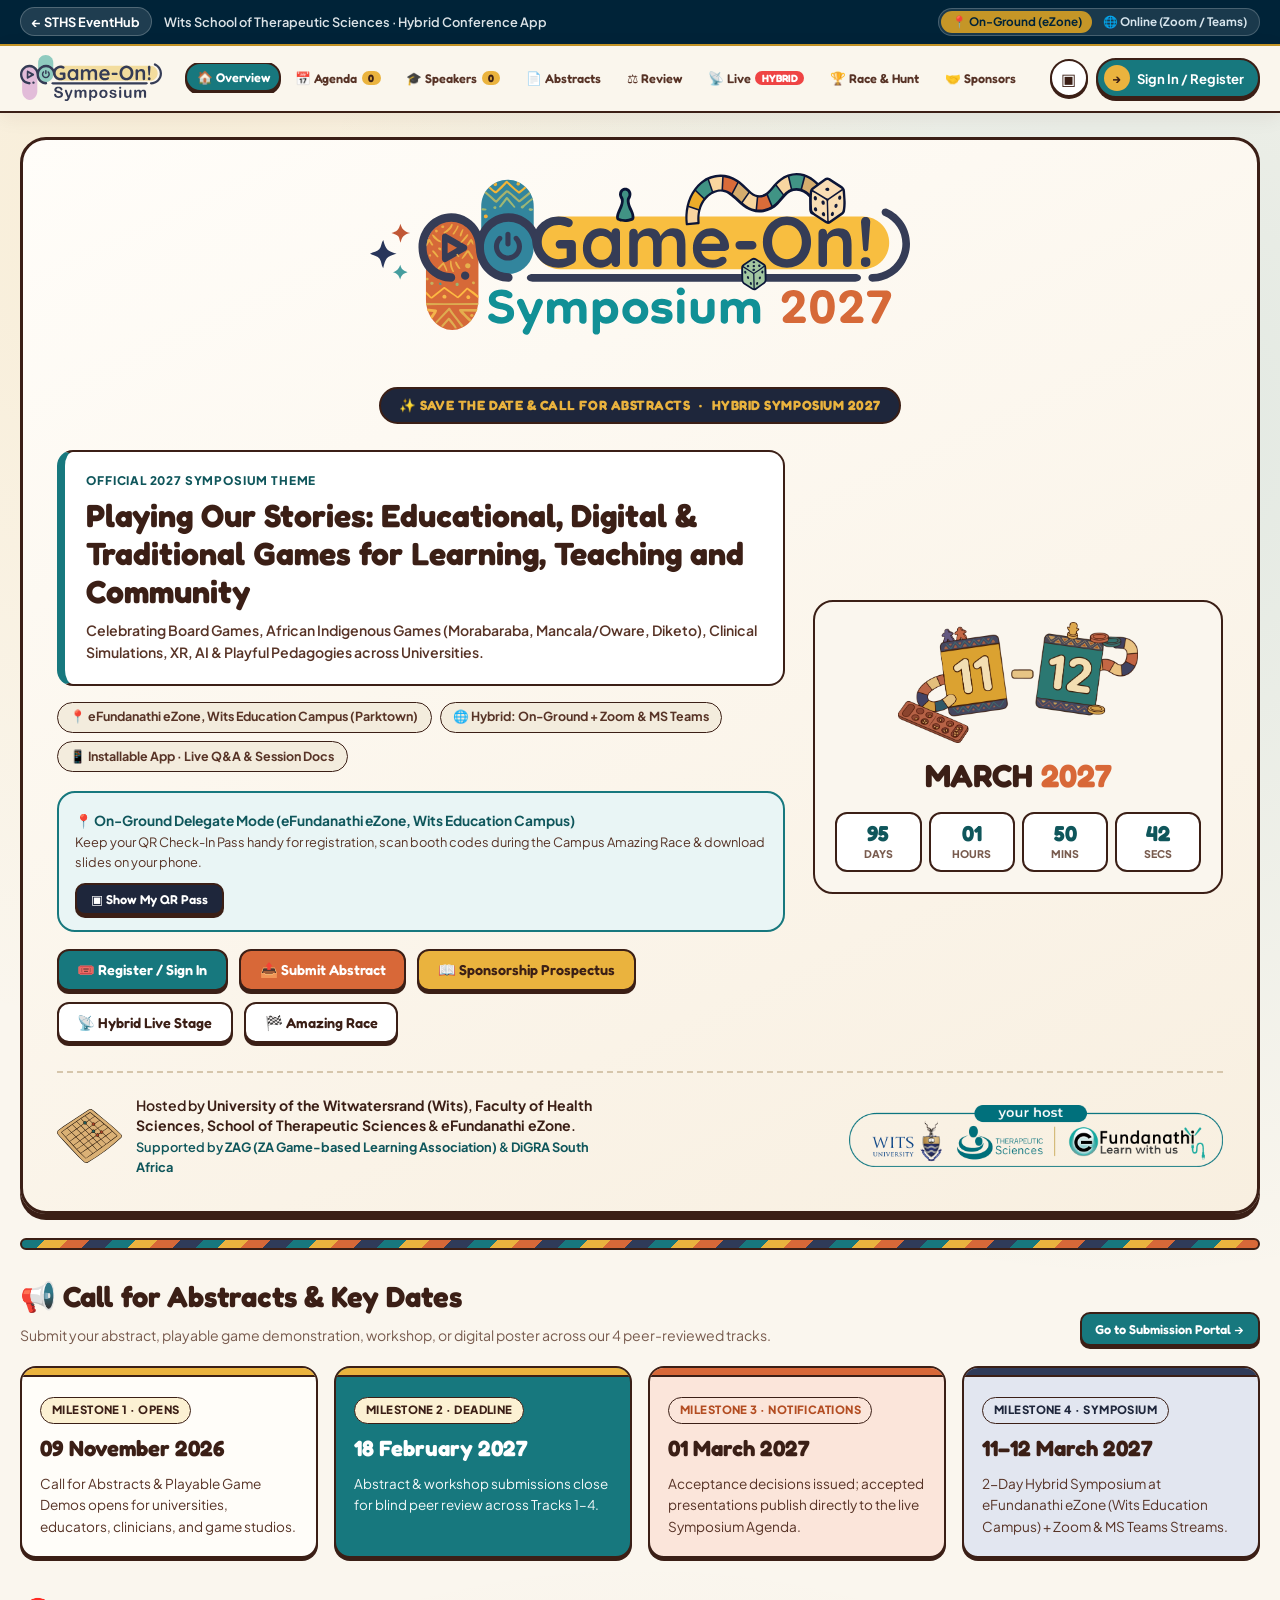
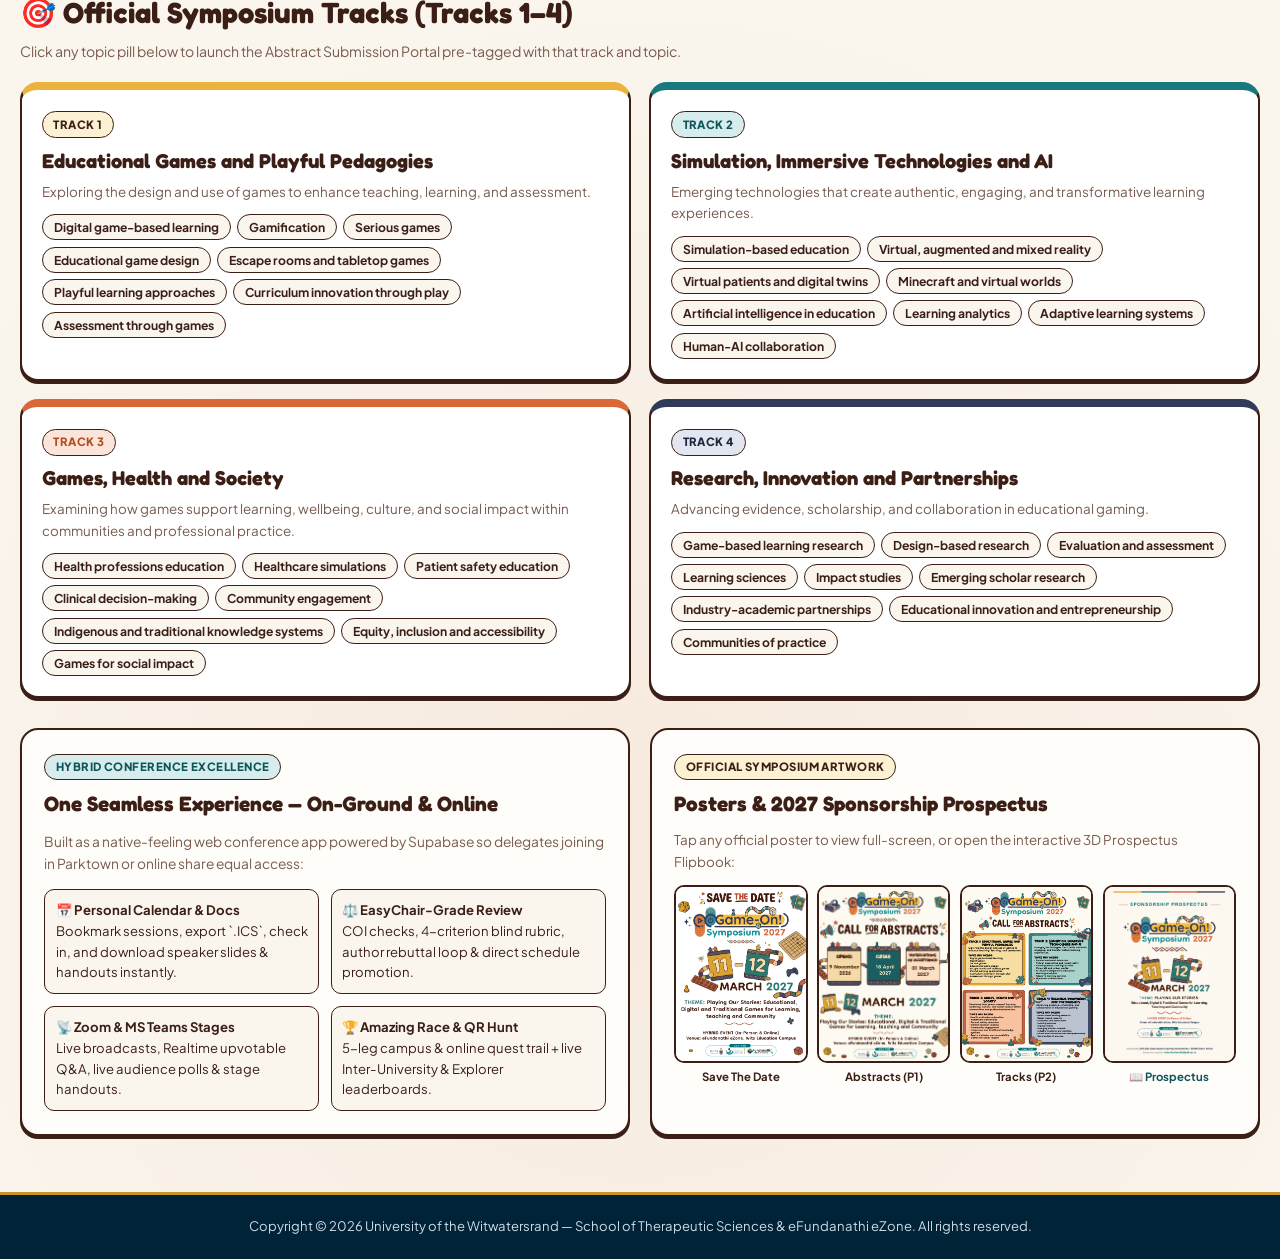
==== game-on-symposium-2027/index.html @ f383bb0b "Launch STHS EventHub & GO Game-On! Symposium 2027 production PWA + Supabase schema" ====
<!DOCTYPE html>
<html lang="en">
<head>
  <meta charset="UTF-8" />
  <meta name="viewport" content="width=device-width, initial-scale=1.0, viewport-fit=cover" />
  <title>GO Game-On! Symposium 2027 · STHS EventHub | Wits University</title>
  <meta name="description" content="Official Hybrid Conference Platform for GO Game-On! Symposium 2027 (11–12 March 2027) — Playing Our Stories: Educational, Digital and Traditional Games for Learning, Teaching and Community. Hosted by Wits School of Therapeutic Sciences & eFundanathi eZone." />
  <meta name="theme-color" content="#17787E" />
  <meta name="apple-mobile-web-app-capable" content="yes" />
  <meta name="apple-mobile-web-app-status-bar-style" content="black-translucent" />
  <meta name="apple-mobile-web-app-title" content="Game-On! 2027" />
  <link rel="manifest" href="./manifest.webmanifest" />
  <link rel="icon" type="image/png" href="./assets/pwa-icon-192.png" />
  <link rel="apple-touch-icon" href="./assets/pwa-icon-192.png" />

  <link rel="preconnect" href="https://fonts.googleapis.com" />
  <link rel="preconnect" href="https://fonts.gstatic.com" crossorigin />
  <link href="https://fonts.googleapis.com/css2?family=Fredoka:wght@500;600;700&family=Plus+Jakarta+Sans:wght@400;500;600;700;800&display=swap" rel="stylesheet" />

  <link rel="stylesheet" href="../css/tokens.css" />
  <link rel="stylesheet" href="../css/app-shell.css" />
  <link rel="stylesheet" href="./styles.css" />
</head>
<body>
  <div id="networkStatusBar" class="network-status-bar" role="status" aria-live="polite"></div>

  <!-- Smart Mobile/Desktop PWA Install Banner -->
  <div id="pwaInstallBanner" class="pwa-install-banner">
    <div class="pwa-install-left">
      <img src="./assets/pwa-icon-192.png" alt="Game-On! 2027 App" class="pwa-install-icon" />
      <div>
        <strong>Install Game-On! 2027 Conference App</strong>
        <div style="font-size:0.75rem; opacity:0.9;">Operate like a native app — offline agenda, QR badge, live Q&amp;A &amp; Amazing Race.</div>
      </div>
    </div>
    <div class="pwa-install-actions">
      <button type="button" id="pwaInstallBtn" class="pwa-install-btn">Install App</button>
      <button type="button" id="pwaDismissBtn" class="pwa-dismiss-btn" aria-label="Dismiss">✕</button>
    </div>
  </div>

  <!-- Institutional Umbrella Bar: Back to STHS EventHub + Hybrid Experience Switch -->
  <div class="sths-umbrella-bar">
    <div class="sths-umbrella-inner">
      <div style="display:flex; align-items:center; gap:0.7rem; flex-wrap:wrap;">
        <a href="../" class="sths-back-link">← STHS EventHub</a>
        <span class="sths-umbrella-subtitle" style="opacity:0.9; font-weight:600;">Wits School of Therapeutic Sciences · Hybrid Conference App</span>
      </div>
      <div class="sths-umbrella-right">
        <div class="hybrid-mode-switch" role="group" aria-label="Attendance experience view">
          <button type="button" class="hybrid-mode-btn active" data-experience-mode="in_person">📍 On-Ground (eZone)</button>
          <button type="button" class="hybrid-mode-btn" data-experience-mode="online">🌐 Online (Zoom / Teams)</button>
        </div>
        <button type="button" class="sths-back-link" data-install-app-trigger style="display:none; cursor:pointer;">📲 Install App</button>
      </div>
    </div>
  </div>

  <!-- Sticky Symposium Navigation Header -->
  <header class="main-header">
    <div class="header-inner">
      <button type="button" class="brand-logo-wrap" data-goto-tab="overview" title="GO Game-On! Symposium 2027 Home">
        <img src="./assets/symposium-header-logo.svg" alt="GO Game-On! Symposium 2027" class="brand-logo-img" />
      </button>

      <nav class="nav-tabs" aria-label="Symposium navigation">
        <button type="button" class="nav-tab active" data-tab="overview">🏠 Overview</button>
        <button type="button" class="nav-tab" data-tab="agenda">📅 Agenda <span class="nav-badge" id="navAgendaCount">0</span></button>
        <button type="button" class="nav-tab" data-tab="speakers">🎓 Speakers <span class="nav-badge" id="navSpeakerCount">0</span></button>
        <button type="button" class="nav-tab" data-tab="abstracts">📄 Abstracts</button>
        <button type="button" class="nav-tab" data-tab="review">⚖️ Review</button>
        <button type="button" class="nav-tab" data-tab="stream">📡 Live <span class="nav-badge" style="background:#ef4444;color:#fff;">HYBRID</span></button>
        <button type="button" class="nav-tab" data-tab="gamification">🏆 Race &amp; Hunt</button>
        <button type="button" class="nav-tab" data-tab="sponsors">🤝 Sponsors</button>
        <button type="button" class="nav-tab" data-tab="admin" id="navAdminTabBtn" style="display:none;">🛠️ Admin</button>
      </nav>

      <div class="header-user-cluster">
        <button type="button" class="xp-pill" id="headerXpPill" data-goto-tab="gamification" style="display:none;" title="Your Symposium XP">
          <span>⚡</span>
          <span id="headerUserXP">0 XP</span>
        </button>
        <button type="button" class="qr-icon-btn" id="openQrBadgeBtn" title="My Digital QR Check-In Pass" aria-label="Open QR Check-In Pass">▣</button>
        <button type="button" class="user-profile-btn" id="openAuthModalBtn">
          <span class="user-avatar-sm" id="headerUserInitials">→</span>
          <span id="headerUserName">Sign In / Register</span>
        </button>
      </div>
    </div>
  </header>

  <main class="main-container">
    <!-- ======================================================
         TAB 1: OVERVIEW, TRACKS, KEY DATES & OFFICIAL POSTERS
         ====================================================== -->
    <section class="tab-panel active" id="tab-overview">
      <div class="hero-card">
        <div style="width:100%; display:flex; flex-direction:column; align-items:center; text-align:center; margin:0 auto 1.65rem;">
          <img src="./assets/game-on-logo.svg" alt="GO Game-On! Symposium 2027" style="display:block; margin:0 auto 1rem; max-width:540px; width:100%; height:auto;" />
          <div class="save-date-kicker">
            <span>✨ SAVE THE DATE &amp; CALL FOR ABSTRACTS</span>
            <span>·</span>
            <span>HYBRID SYMPOSIUM 2027</span>
          </div>
        </div>

        <div class="hero-grid">
          <div>
            <div class="hero-theme-box">
              <div class="hero-theme-label">Official 2027 Symposium Theme</div>
              <h1 class="hero-theme-title">
                Playing Our Stories: Educational, Digital &amp; Traditional Games for Learning, Teaching and Community
              </h1>
              <p style="font-size:0.88rem; color:var(--ink-brown); margin:0.45rem 0 0; font-weight:600;">
                Celebrating Board Games, African Indigenous Games (Morabaraba, Mancala/Oware, Diketo), Clinical Simulations, XR, AI &amp; Playful Pedagogies across Universities.
              </p>
            </div>

            <div class="hero-badges-row">
              <span class="info-chip">📍 eFundanathi eZone, Wits Education Campus (Parktown)</span>
              <span class="info-chip">🌐 Hybrid: On-Ground + Zoom &amp; MS Teams</span>
              <span class="info-chip">📱 Installable App · Live Q&amp;A &amp; Session Docs</span>
            </div>

            <!-- Adaptive On-Ground vs Online Companion Strip -->
            <div id="hybridCompanionStrip" class="card" style="padding:0.9rem 1.05rem; margin-bottom:1.1rem; background:var(--teal-soft); border-color:var(--teal-primary); box-shadow:none;"></div>

            <div class="hero-cta-row">
              <button type="button" class="btn btn-primary" id="heroRegisterBtn">🎟️ Register / Sign In</button>
              <button type="button" class="btn btn-accent" data-goto-tab="abstracts">📤 Submit Abstract</button>
              <button type="button" class="btn btn-mustard" data-goto-tab="sponsors">📖 Sponsorship Prospectus</button>
              <button type="button" class="btn btn-outline" data-goto-tab="stream">📡 Hybrid Live Stage</button>
              <button type="button" class="btn btn-outline" data-goto-tab="gamification">🏁 Amazing Race</button>
            </div>
          </div>

          <div class="hero-visual-col">
            <img src="./assets/dates-illustration.png" alt="11 - 12 March 2027" class="hero-dates-art" />
            <div class="hero-march-title">MARCH <span>2027</span></div>
            <div class="countdown-bar" aria-label="Countdown to 11 March 2027">
              <div class="countdown-cell"><div class="countdown-num" id="cdDays">--</div><div class="countdown-lbl">Days</div></div>
              <div class="countdown-cell"><div class="countdown-num" id="cdHours">--</div><div class="countdown-lbl">Hours</div></div>
              <div class="countdown-cell"><div class="countdown-num" id="cdMins">--</div><div class="countdown-lbl">Mins</div></div>
              <div class="countdown-cell"><div class="countdown-num" id="cdSecs">--</div><div class="countdown-lbl">Secs</div></div>
            </div>
          </div>
        </div>

        <div class="host-banner-wrap">
          <div class="host-left-credit">
            <img src="./assets/morabaraba.svg" alt="Morabaraba Board" style="height:54px; width:auto;" />
            <div style="font-size:0.88rem; max-width:490px; color:var(--ink-espresso); font-weight:600; line-height:1.45;">
              Hosted by <strong>University of the Witwatersrand (Wits)</strong>, <strong>Faculty of Health Sciences</strong>, <strong>School of Therapeutic Sciences</strong> &amp; <strong>eFundanathi eZone</strong>.<br/>
              <span style="font-size:0.8rem; color:var(--teal-dark);">Supported by <strong>ZAG (ZA Game-based Learning Association)</strong> &amp; <strong>DiGRA South Africa</strong></span>
            </div>
          </div>
          <img src="./assets/host-logos.png" alt="Wits University, School of Therapeutic Sciences, eFundanathi" class="host-logos-img" />
        </div>
      </div>

      <div class="african-pattern-bar"></div>

      <!-- Key Milestones -->
      <div class="section-header">
        <div>
          <h2 class="section-title">📢 Call for Abstracts &amp; Key Dates</h2>
          <p class="section-subtitle">Submit your abstract, playable game demonstration, workshop, or digital poster across our 4 peer-reviewed tracks.</p>
        </div>
        <button type="button" class="btn btn-primary btn-sm" data-goto-tab="abstracts">Go to Submission Portal →</button>
      </div>

      <div class="board-cards-grid">
        <div class="board-card">
          <div class="board-card-trim"></div>
          <div class="board-card-body">
            <span class="badge badge-mustard">MILESTONE 1 · OPENS</span>
            <h3 style="font-family:var(--font-display); font-size:1.38rem; margin:0.45rem 0;">09 November 2026</h3>
            <p style="font-size:0.85rem; color:var(--ink-brown); margin:0;">Call for Abstracts &amp; Playable Game Demos opens for universities, educators, clinicians, and game studios.</p>
          </div>
        </div>
        <div class="board-card teal-variant">
          <div class="board-card-trim"></div>
          <div class="board-card-body">
            <span class="badge badge-mustard">MILESTONE 2 · DEADLINE</span>
            <h3 style="font-family:var(--font-display); font-size:1.38rem; margin:0.45rem 0;">18 February 2027</h3>
            <p style="font-size:0.84rem; opacity:0.95; margin:0;">Abstract &amp; workshop submissions close for blind peer review across Tracks 1–4.</p>
          </div>
        </div>
        <div class="board-card peach-variant">
          <div class="board-card-trim"></div>
          <div class="board-card-body">
            <span class="badge badge-terracotta">MILESTONE 3 · NOTIFICATIONS</span>
            <h3 style="font-family:var(--font-display); font-size:1.38rem; margin:0.45rem 0;">01 March 2027</h3>
            <p style="font-size:0.85rem; color:var(--ink-brown); margin:0;">Acceptance decisions issued; accepted presentations publish directly to the live Symposium Agenda.</p>
          </div>
        </div>
        <div class="board-card navy-variant">
          <div class="board-card-trim"></div>
          <div class="board-card-body">
            <span class="badge badge-navy">MILESTONE 4 · SYMPOSIUM</span>
            <h3 style="font-family:var(--font-display); font-size:1.38rem; margin:0.45rem 0;">11–12 March 2027</h3>
            <p style="font-size:0.85rem; color:var(--ink-brown); margin:0;">2-Day Hybrid Symposium at eFundanathi eZone (Wits Education Campus) + Zoom &amp; MS Teams Streams.</p>
          </div>
        </div>
      </div>

      <!-- 4 Official Symposium Tracks -->
      <div class="section-header">
        <div>
          <h2 class="section-title">🎯 Official Symposium Tracks (Tracks 1–4)</h2>
          <p class="section-subtitle">Click any topic pill below to launch the Abstract Submission Portal pre-tagged with that track and topic.</p>
        </div>
      </div>
      <div class="tracks-grid" id="overviewTracksContainer"></div>

      <!-- Hybrid Experience & Official Posters Gallery -->
      <div class="grid-2" style="margin-top:1.85rem;">
        <div class="card">
          <span class="badge badge-teal" style="margin-bottom:0.5rem;">HYBRID CONFERENCE EXCELLENCE</span>
          <h3 style="font-family:var(--font-display); font-size:1.3rem; margin:0 0 0.6rem;">One Seamless Experience — On-Ground &amp; Online</h3>
          <p style="font-size:0.86rem; color:var(--ink-muted); margin:0 0 0.9rem;">
            Built as a native-feeling web conference app powered by Supabase so delegates joining in Parktown or online share equal access:
          </p>
          <div style="display:grid; grid-template-columns:1fr 1fr; gap:0.7rem; font-size:0.82rem;">
            <div style="padding:0.65rem; background:var(--bg-cream); border-radius:10px; border:1.5px solid var(--ink-espresso);">
              <strong>📅 Personal Calendar &amp; Docs</strong><br/>Bookmark sessions, export `.ICS`, check in, and download speaker slides &amp; handouts instantly.
            </div>
            <div style="padding:0.65rem; background:var(--bg-cream); border-radius:10px; border:1.5px solid var(--ink-espresso);">
              <strong>⚖️ EasyChair-Grade Review</strong><br/>COI checks, 4-criterion blind rubric, author rebuttal loop &amp; direct schedule promotion.
            </div>
            <div style="padding:0.65rem; background:var(--bg-cream); border-radius:10px; border:1.5px solid var(--ink-espresso);">
              <strong>📡 Zoom &amp; MS Teams Stages</strong><br/>Live broadcasts, Realtime upvotable Q&amp;A, live audience polls &amp; stage handouts.
            </div>
            <div style="padding:0.65rem; background:var(--bg-cream); border-radius:10px; border:1.5px solid var(--ink-espresso);">
              <strong>🏆 Amazing Race &amp; QR Hunt</strong><br/>5-leg campus &amp; online quest trail + live Inter-University &amp; Explorer leaderboards.
            </div>
          </div>
        </div>

        <div class="card">
          <span class="badge badge-mustard" style="margin-bottom:0.5rem;">OFFICIAL SYMPOSIUM ARTWORK</span>
          <h3 style="font-family:var(--font-display); font-size:1.3rem; margin:0 0 0.5rem;">Posters &amp; 2027 Sponsorship Prospectus</h3>
          <p style="font-size:0.84rem; color:var(--ink-muted); margin:0 0 0.85rem;">Tap any official poster to view full-screen, or open the interactive 3D Prospectus Flipbook:</p>
          <div style="display:grid; grid-template-columns:repeat(4, 1fr); gap:0.6rem;">
            <div>
              <img src="./assets/save-the-date-latest.png" alt="Save the Date Poster" class="poster-thumb" data-lightbox-src="./assets/save-the-date-latest.png" />
              <div style="font-size:0.71rem; font-weight:700; text-align:center; margin-top:0.3rem;">Save The Date</div>
            </div>
            <div>
              <img src="./assets/call-for-abstracts-p1.jpg" alt="Call for Abstracts Page 1" class="poster-thumb" data-lightbox-src="./assets/call-for-abstracts-p1.jpg" />
              <div style="font-size:0.71rem; font-weight:700; text-align:center; margin-top:0.3rem;">Abstracts (P1)</div>
            </div>
            <div>
              <img src="./assets/call-for-abstracts-p2.png" alt="Call for Abstracts Page 2" class="poster-thumb" data-lightbox-src="./assets/call-for-abstracts-p2.png" />
              <div style="font-size:0.71rem; font-weight:700; text-align:center; margin-top:0.3rem;">Tracks (P2)</div>
            </div>
            <div>
              <img src="./assets/prospectus-pages/page-1.png" alt="Sponsorship Prospectus" class="poster-thumb" data-goto-tab="sponsors" />
              <div style="font-size:0.71rem; font-weight:700; text-align:center; margin-top:0.3rem; color:var(--teal-dark);">📖 Prospectus</div>
            </div>
          </div>
        </div>
      </div>
    </section>

    <!-- ======================================================
         TAB 2: AGENDA, PERSONAL CALENDAR & SESSION DOCUMENTS
         ====================================================== -->
    <section class="tab-panel" id="tab-agenda">
      <div class="section-header">
        <div>
          <h2 class="section-title">📅 Symposium Agenda, Personal Calendar &amp; Session Docs</h2>
          <p class="section-subtitle">11–12 March 2027 · Bookmark sessions to build your personal schedule, download slides/handouts, check in, and export to `.ICS`.</p>
        </div>
        <div style="display:flex; gap:0.6rem; flex-wrap:wrap;">
          <button type="button" class="btn btn-mustard btn-sm" id="exportIcsBtn">📥 Export My Schedule (.ICS)</button>
          <button type="button" class="btn btn-primary btn-sm" id="openAddSessionModalBtn" style="display:none;">+ Add Session</button>
        </div>
      </div>

      <div class="filter-bar">
        <div class="filter-group" id="agendaDayFilters">
          <button type="button" class="chip-btn active" data-day="ALL">All Days</button>
          <button type="button" class="chip-btn" data-day="Day 1">Day 1 · Thu 11 Mar</button>
          <button type="button" class="chip-btn" data-day="Day 2">Day 2 · Fri 12 Mar</button>
          <button type="button" class="chip-btn" data-day="SAVED">⭐ My Saved Schedule (<span id="savedAgendaCount">0</span>)</button>
        </div>
        <div class="filter-group">
          <select id="agendaTrackFilter" class="select-field" aria-label="Filter by Track">
            <option value="ALL">All Tracks &amp; Plenaries</option>
            <option value="TRACK 1">Track 1: Educational Games &amp; Playful Pedagogies</option>
            <option value="TRACK 2">Track 2: Simulation, Immersive Tech &amp; AI</option>
            <option value="TRACK 3">Track 3: Games, Health &amp; Society</option>
            <option value="TRACK 4">Track 4: Research, Innovation &amp; Partnerships</option>
            <option value="Plenary">Plenaries &amp; Keynotes</option>
            <option value="Gamification">Amazing Race &amp; Playtest</option>
          </select>
          <input type="search" id="agendaSearchInput" class="input-field" placeholder="Search session, speaker, room..." />
        </div>
      </div>

      <div class="session-list" id="agendaSessionsContainer"></div>
    </section>

    <!-- ======================================================
         TAB 3: SPEAKERS, BIOS & INTER-UNIVERSITY NETWORKING
         ====================================================== -->
    <section class="tab-panel" id="tab-speakers">
      <div class="section-header">
        <div>
          <h2 class="section-title">🎓 Speakers, Presenters &amp; Inter-University Directory</h2>
          <p class="section-subtitle">Discover registered speakers and delegates from Wits, UCT, UP, UJ, Stellenbosch, UKZN &amp; partner universities, upload your bio &amp; deck, and message peers directly.</p>
        </div>
        <div style="display:flex; gap:0.6rem; flex-wrap:wrap;">
          <button type="button" class="btn btn-outline btn-sm" id="openInboxModalBtn">💬 My Messages (<span id="unreadMsgCount">0</span>)</button>
          <button type="button" class="btn btn-accent btn-sm" id="toggleBioCreatorBtn">✍️ Edit My Bio &amp; Upload Presentation</button>
        </div>
      </div>

      <!-- Speaker & Participant Bio Studio (Persisted to Supabase profiles + Storage) -->
      <div class="card" id="bioCreatorCard" style="display:none; margin-bottom:1.5rem; background:#fff9ea;">
        <h3 style="font-family:var(--font-display); font-size:1.25rem; margin:0 0 0.35rem;">Speaker &amp; Participant Profile Studio</h3>
        <p style="font-size:0.84rem; color:var(--ink-muted); margin:0 0 1rem;">
          Publish your verified academic bio, research interests, portrait photo, and presentation slides directly to Supabase Cloud Storage.
        </p>
        <form id="speakerBioForm" class="grid-2">
          <div>
            <label style="font-size:0.8rem; font-weight:700; display:block; margin-bottom:0.25rem;">Academic Title</label>
            <input type="text" id="bioTitle" class="input-field" style="width:100%;" placeholder="Prof. / Dr. / Ms." />
          </div>
          <div>
            <label style="font-size:0.8rem; font-weight:700; display:block; margin-bottom:0.25rem;">Full Name *</label>
            <input type="text" id="bioName" class="input-field" style="width:100%;" required />
          </div>
          <div>
            <label style="font-size:0.8rem; font-weight:700; display:block; margin-bottom:0.25rem;">University / Institution *</label>
            <input type="text" id="bioUniversity" class="input-field" style="width:100%;" required />
          </div>
          <div>
            <label style="font-size:0.8rem; font-weight:700; display:block; margin-bottom:0.25rem;">Faculty / Department *</label>
            <input type="text" id="bioDept" class="input-field" style="width:100%;" required />
          </div>
          <div>
            <label style="font-size:0.8rem; font-weight:700; display:block; margin-bottom:0.25rem;">Primary Track</label>
            <select id="bioTrack" class="select-field" style="width:100%;">
              <option value="TRACK 1">Track 1: Educational Games &amp; Playful Pedagogies</option>
              <option value="TRACK 2">Track 2: Simulation, Immersive Tech &amp; AI</option>
              <option value="TRACK 3">Track 3: Games, Health &amp; Society</option>
              <option value="TRACK 4">Track 4: Research, Innovation &amp; Partnerships</option>
            </select>
          </div>
          <div>
            <label style="font-size:0.8rem; font-weight:700; display:block; margin-bottom:0.25rem;">Presentation Title / Research Focus</label>
            <input type="text" id="bioSessionTitle" class="input-field" style="width:100%;" placeholder="Optional talk or demo title" />
          </div>
          <div style="grid-column:1/-1;">
            <label style="font-size:0.8rem; font-weight:700; display:block; margin-bottom:0.25rem;">Academic &amp; Game Design Bio *</label>
            <textarea id="bioText" class="textarea-field" rows="3" style="width:100%;" required placeholder="Share your clinical, educational, or game-based learning background..."></textarea>
          </div>
          <div>
            <label style="font-size:0.8rem; font-weight:700; display:block; margin-bottom:0.25rem;">Research &amp; Gaming Tags (comma-separated)</label>
            <input type="text" id="bioTags" class="input-field" style="width:100%;" placeholder="Morabaraba, Clinical Simulation, XR, Assessment" />
          </div>
          <div>
            <label style="font-size:0.8rem; font-weight:700; display:block; margin-bottom:0.25rem;">Upload Profile Photo (PNG/JPG/WEBP)</label>
            <input type="file" id="bioAvatarFile" class="input-field" style="width:100%;" accept="image/png,image/jpeg,image/webp" />
          </div>
          <div style="grid-column:1/-1;">
            <label style="font-size:0.8rem; font-weight:700; display:block; margin-bottom:0.25rem;">Upload Presentation Slides / Handout (PDF / PPTX / ZIP)</label>
            <input type="file" id="bioPresentationFile" class="input-field" style="width:100%;" accept=".pdf,.ppt,.pptx,.zip,.doc,.docx" />
          </div>
          <div style="grid-column:1/-1; display:flex; gap:0.65rem; justify-content:flex-end;">
            <button type="button" class="btn btn-outline btn-sm" id="cancelBioBtn">Cancel</button>
            <button type="submit" class="btn btn-primary btn-sm">💾 Save Public Bio &amp; Upload</button>
          </div>
        </form>
      </div>

      <div class="filter-bar">
        <div class="filter-group" id="speakerUniFilters">
          <button type="button" class="chip-btn active" data-uni="ALL">All Universities</button>
          <button type="button" class="chip-btn" data-uni="Wits">Wits</button>
          <button type="button" class="chip-btn" data-uni="UCT">UCT</button>
          <button type="button" class="chip-btn" data-uni="Pretoria">UP</button>
          <button type="button" class="chip-btn" data-uni="Johannesburg">UJ</button>
          <button type="button" class="chip-btn" data-uni="Stellenbosch">Stellenbosch</button>
          <button type="button" class="chip-btn" data-uni="KwaZulu-Natal">UKZN</button>
        </div>
        <input type="search" id="speakerSearchInput" class="input-field" placeholder="Search name, university, tag..." />
      </div>

      <div class="grid-3" id="speakersDirectoryContainer"></div>
    </section>

    <!-- ======================================================
         TAB 4: ABSTRACTS, PRESENTATIONS & RESOURCE VAULT
         ====================================================== -->
    <section class="tab-panel" id="tab-abstracts">
      <div class="section-header">
        <div>
          <h2 class="section-title">📄 Call for Abstracts, Presentations &amp; Resource Vault</h2>
          <p class="section-subtitle">Submit abstracts &amp; playable game builds directly to Supabase Storage (with optional Google Drive folder mirroring) and track live peer-review decisions.</p>
        </div>
        <button type="button" class="btn btn-outline btn-sm" data-goto-tab="review">⚖️ Scientific Peer Review →</button>
      </div>

      <div class="grid-2">
        <!-- Submission Form -->
        <div class="card">
          <span class="badge badge-teal" style="margin-bottom:0.45rem;">NEW SUBMISSION · SUPABASE CLOUD STORAGE</span>
          <h3 style="font-family:var(--font-display); font-size:1.3rem; margin:0 0 0.85rem;">Submit Abstract, Slides or Game Build</h3>
          <form id="abstractSubmissionForm" style="display:flex; flex-direction:column; gap:0.8rem;">
            <div>
              <label style="font-size:0.8rem; font-weight:700; display:block; margin-bottom:0.2rem;">Abstract / Presentation Title *</label>
              <input type="text" id="absTitle" class="input-field" style="width:100%;" placeholder="Enter your full presentation or game demo title" required />
            </div>
            <div class="grid-2" style="gap:0.7rem;">
              <div>
                <label style="font-size:0.8rem; font-weight:700; display:block; margin-bottom:0.2rem;">Lead &amp; Co-Authors *</label>
                <input type="text" id="absAuthors" class="input-field" style="width:100%;" placeholder="Author 1, Author 2..." required />
              </div>
              <div>
                <label style="font-size:0.8rem; font-weight:700; display:block; margin-bottom:0.2rem;">University / Institution *</label>
                <input type="text" id="absUniversity" class="input-field" style="width:100%;" placeholder="e.g., University of the Witwatersrand" required />
              </div>
            </div>
            <div class="grid-2" style="gap:0.7rem;">
              <div>
                <label style="font-size:0.8rem; font-weight:700; display:block; margin-bottom:0.2rem;">Symposium Track *</label>
                <select id="absTrackSelect" class="select-field" style="width:100%;" required>
                  <option value="TRACK 1">Track 1: Educational Games &amp; Playful Pedagogies</option>
                  <option value="TRACK 2">Track 2: Simulation, Immersive Tech &amp; AI</option>
                  <option value="TRACK 3">Track 3: Games, Health &amp; Society</option>
                  <option value="TRACK 4">Track 4: Research, Innovation &amp; Partnerships</option>
                </select>
              </div>
              <div>
                <label style="font-size:0.8rem; font-weight:700; display:block; margin-bottom:0.2rem;">Sub-Topic *</label>
                <select id="absTopicSelect" class="select-field" style="width:100%;" required></select>
              </div>
            </div>
            <div class="grid-2" style="gap:0.7rem;">
              <div>
                <label style="font-size:0.8rem; font-weight:700; display:block; margin-bottom:0.2rem;">Presentation Format *</label>
                <select id="absFormatSelect" class="select-field" style="width:100%;">
                  <option value="Oral Presentation (15 min + 5 min Q&A)">Oral Presentation (15 min + 5 min Q&amp;A)</option>
                  <option value="Interactive Game Demo & Playtest Table">Interactive Game Demo &amp; Playtest Table</option>
                  <option value="Hands-On Hybrid Workshop (45 min)">Hands-On Hybrid Workshop (45 min)</option>
                  <option value="Digital & Physical Poster + Lightning Pitch">Digital &amp; Physical Poster + Lightning Pitch</option>
                </select>
              </div>
              <div>
                <label style="font-size:0.8rem; font-weight:700; display:block; margin-bottom:0.2rem;">Corresponding Email *</label>
                <input type="email" id="absEmail" class="input-field" style="width:100%;" placeholder="author@university.ac.za" required />
              </div>
            </div>
            <div>
              <div style="display:flex; justify-content:space-between; margin-bottom:0.2rem;">
                <label style="font-size:0.8rem; font-weight:700;">Structured Abstract (250–350 words recommended) *</label>
                <span id="absWordCount" style="font-size:0.75rem; font-weight:700; color:var(--ink-muted);">0 words</span>
              </div>
              <textarea id="absText" class="textarea-field" rows="4" style="width:100%;" required placeholder="Include BACKGROUND, GAME DESIGN / METHODS, FINDINGS, and IMPACT..."></textarea>
            </div>
            <div>
              <label style="font-size:0.8rem; font-weight:700; display:block; margin-bottom:0.2rem;">Keywords (comma-separated)</label>
              <input type="text" id="absKeywords" class="input-field" style="width:100%;" placeholder="serious games, morabaraba, simulation, clinical reasoning" />
            </div>

            <div style="background:var(--teal-soft); border:2px dashed var(--teal-primary); border-radius:12px; padding:0.85rem;">
              <div style="font-size:0.76rem; font-weight:800; color:var(--teal-dark); margin-bottom:0.25rem;">
                ☁️ STRUCTURED CLOUD FOLDER ROUTING
              </div>
              <div style="font-size:0.75rem; color:var(--ink-brown); margin-bottom:0.55rem;">
                Destination: <code id="liveTargetFolder" style="font-weight:700; color:var(--teal-dark);">01_Abstracts/Track_1_Playful_Pedagogies</code>
              </div>
              <div class="grid-2" style="gap:0.6rem;">
                <div>
                  <label style="font-size:0.75rem; font-weight:700; display:block; margin-bottom:0.2rem;">Abstract Document (PDF / DOCX)</label>
                  <input type="file" id="absFileInput" class="input-field" style="width:100%; font-size:0.78rem;" accept=".pdf,.doc,.docx" />
                </div>
                <div>
                  <label style="font-size:0.75rem; font-weight:700; display:block; margin-bottom:0.2rem;">Slide Deck / Game Build (PPTX / PDF / ZIP)</label>
                  <input type="file" id="absSlidesFileInput" class="input-field" style="width:100%; font-size:0.78rem;" accept=".ppt,.pptx,.pdf,.zip" />
                </div>
              </div>
            </div>

            <button type="submit" class="btn btn-accent" style="width:100%;">🚀 Submit Abstract for Peer Review</button>
          </form>
        </div>

        <!-- Author's Own Submissions & Rebuttal Tracker -->
        <div>
          <h3 style="font-family:var(--font-display); font-size:1.25rem; margin:0 0 0.75rem;">My Submissions &amp; Review Decisions (<span id="myAbstractsCount">0</span>)</h3>
          <div id="myAbstractsContainer" style="display:flex; flex-direction:column; gap:0.85rem;"></div>
        </div>
      </div>

      <!-- Public Conference Resource Vault (Session Slides, Handouts, Rulebooks) -->
      <div class="card" style="margin-top:1.75rem; background:linear-gradient(155deg, #fffdf9 0%, #eef7f7 100%);">
        <div class="section-header" style="margin-bottom:0.75rem;">
          <div>
            <span class="badge badge-teal">CONFERENCE DOCUMENT &amp; SLIDE REPOSITORY</span>
            <h3 style="font-family:var(--font-display); font-size:1.38rem; margin:0.3rem 0 0;">📂 Symposium Documents, Slides &amp; Rulebooks</h3>
            <p class="section-subtitle">Instant access for both On-Ground and Online participants — organized by track and resource type.</p>
          </div>
          <button type="button" class="btn btn-primary btn-sm" id="openUploadDocBtn">+ Upload Presentation / Resource</button>
        </div>

        <div class="cloud-folders-grid" id="cloudFoldersGrid"></div>
        <div id="cloudDocsList" style="display:flex; flex-direction:column; gap:0.55rem; margin-top:0.85rem;"></div>
      </div>
    </section>

    <!-- ======================================================
         TAB 5: EASYCHAIR-GRADE PEER REVIEW WORKSPACE
         ====================================================== -->
    <section class="tab-panel" id="tab-review">
      <div class="section-header">
        <div>
          <h2 class="section-title">⚖️ Scientific Committee &amp; Double-Blind Peer Review</h2>
          <p class="section-subtitle">Declare conflicts of interest (COI), evaluate abstracts on our 4-criterion academic rubric, and promote accepted submissions straight to the live Agenda.</p>
        </div>
      </div>

      <div id="reviewAccessGate"></div>

      <div class="grid-2" id="reviewWorkspaceGrid" style="display:none;">
        <div>
          <h3 style="font-family:var(--font-display); font-size:1.2rem; margin:0 0 0.75rem;">Review Queue (<span id="reviewQueueCount">0</span>)</h3>
          <div id="reviewQueueContainer" style="display:flex; flex-direction:column; gap:0.8rem;"></div>
        </div>

        <div class="card" id="reviewScorecardBox">
          <span class="badge badge-navy" id="reviewActiveRefBadge">SELECT AN ABSTRACT</span>
          <h3 style="font-family:var(--font-display); font-size:1.25rem; margin:0.45rem 0 0.25rem;" id="reviewActiveTitle">Select a submission on the left</h3>
          <p style="font-size:0.82rem; color:var(--ink-muted); margin:0 0 0.75rem;" id="reviewActiveMeta"></p>
          <div id="reviewActiveAbstractText" style="background:var(--bg-cream); border:1.5px solid #e4d9c5; padding:0.85rem; border-radius:10px; font-size:0.84rem; margin-bottom:1rem; white-space:pre-line;"></div>

          <form id="peerReviewForm" style="display:flex; flex-direction:column; gap:0.8rem;">
            <input type="hidden" id="reviewTargetAbstractId" />

            <!-- EasyChair-Grade Conflict of Interest Check -->
            <div style="background:#fef4e6; border:1.5px solid #e8b86d; border-radius:10px; padding:0.75rem;">
              <label style="display:flex; align-items:center; gap:0.5rem; font-size:0.82rem; font-weight:700; cursor:pointer;">
                <input type="checkbox" id="reviewCoiCheck" />
                <span>Declare a Conflict of Interest (COI) with this submission (recuses you from scoring)</span>
              </label>
              <input type="text" id="reviewCoiReason" class="input-field" style="width:100%; margin-top:0.5rem; display:none;" placeholder="Briefly state nature of COI (e.g., co-author, supervisor, same lab)..." />
            </div>

            <div id="reviewScoringFields" style="display:flex; flex-direction:column; gap:0.75rem;">
              <div>
                <label style="font-size:0.8rem; font-weight:700; display:flex; justify-content:space-between;">
                  <span>1. Alignment with Symposium Theme &amp; Track (1–5)</span>
                  <strong id="valThemeFit">4 / 5</strong>
                </label>
                <input type="range" id="scoreThemeFit" min="1" max="5" value="4" style="width:100%;" />
              </div>
              <div>
                <label style="font-size:0.8rem; font-weight:700; display:flex; justify-content:space-between;">
                  <span>2. Pedagogical / Methodological Rigor (1–5)</span>
                  <strong id="valRigor">4 / 5</strong>
                </label>
                <input type="range" id="scoreRigor" min="1" max="5" value="4" style="width:100%;" />
              </div>
              <div>
                <label style="font-size:0.8rem; font-weight:700; display:flex; justify-content:space-between;">
                  <span>3. Playful Innovation &amp; Game / Simulation Mechanics (1–5)</span>
                  <strong id="valInnovation">4 / 5</strong>
                </label>
                <input type="range" id="scoreInnovation" min="1" max="5" value="4" style="width:100%;" />
              </div>
              <div>
                <label style="font-size:0.8rem; font-weight:700; display:flex; justify-content:space-between;">
                  <span>4. Health, Community or Educational Impact (1–5)</span>
                  <strong id="valImpact">4 / 5</strong>
                </label>
                <input type="range" id="scoreImpact" min="1" max="5" value="4" style="width:100%;" />
              </div>

              <div class="grid-2" style="gap:0.7rem;">
                <div>
                  <label style="font-size:0.8rem; font-weight:700; display:block; margin-bottom:0.2rem;">Reviewer Confidence (1–5)</label>
                  <select id="reviewConfidence" class="select-field" style="width:100%;">
                    <option value="5">5 — Expert in this exact sub-field</option>
                    <option value="4" selected>4 — High familiarity</option>
                    <option value="3">3 — Moderate familiarity</option>
                    <option value="2">2 — Outside primary area</option>
                    <option value="1">1 — Low confidence</option>
                  </select>
                </div>
                <div>
                  <label style="font-size:0.8rem; font-weight:700; display:block; margin-bottom:0.2rem;">Recommendation *</label>
                  <select id="reviewRecommendation" class="select-field" style="width:100%;">
                    <option value="Accept - Oral & Playtest">Accept — Oral / Playtest</option>
                    <option value="Accept - Poster / Demo">Accept — Poster / Demo</option>
                    <option value="Revision Requested">Minor Revisions Requested</option>
                    <option value="Decline">Decline</option>
                  </select>
                </div>
              </div>

              <div>
                <label style="font-size:0.8rem; font-weight:700; display:block; margin-bottom:0.2rem;">Constructive Feedback to Authors *</label>
                <textarea id="reviewComments" class="textarea-field" rows="3" style="width:100%;" placeholder="Shared anonymously with authors..." required></textarea>
              </div>
              <div>
                <label style="font-size:0.8rem; font-weight:700; display:block; margin-bottom:0.2rem;">Confidential Notes to Committee Chair (Optional)</label>
                <textarea id="reviewChairNotes" class="textarea-field" rows="2" style="width:100%;" placeholder="Visible only to organizers & chairs..."></textarea>
              </div>
            </div>

            <div style="display:flex; gap:0.6rem; flex-wrap:wrap;">
              <button type="submit" class="btn btn-primary">✅ Submit Peer Review</button>
              <button type="button" class="btn btn-mustard" id="promoteToAgendaBtn" style="display:none;">📅 Accept &amp; Promote to Agenda</button>
            </div>
          </form>

          <div id="existingReviewsList" style="margin-top:1.15rem; border-top:2px dashed #e4d9c5; padding-top:0.9rem;"></div>
        </div>
      </div>
    </section>

    <!-- ======================================================
         TAB 6: HYBRID LIVE STREAM (ZOOM + MS TEAMS + Q&A + POLLS)
         ====================================================== -->
    <section class="tab-panel" id="tab-stream">
      <div class="section-header">
        <div>
          <h2 class="section-title">📡 Hybrid Live Stream &amp; Interactive Stage (Zoom &amp; MS Teams)</h2>
          <p class="section-subtitle">Watch live from eFundanathi eZone, join Zoom / MS Teams rooms, upvote Realtime Q&amp;A, vote in live polls, and download session docs.</p>
        </div>
        <div class="filter-group" id="streamRoomSelector"></div>
      </div>

      <div class="stream-layout">
        <div class="video-stage-box">
          <div id="streamEmbedMount"></div>
          <div style="padding:1rem 1.25rem; display:flex; justify-content:space-between; align-items:center; flex-wrap:wrap; gap:0.75rem; background:#0b1222;">
            <div style="font-size:0.82rem; color:#cbd5e1;">
              <strong style="color:#fff;">📍 Room:</strong> <span id="streamRoomLocationLabel">eFundanathi eZone</span>
            </div>
            <div style="display:flex; gap:0.55rem; flex-wrap:wrap;">
              <button type="button" class="btn btn-outline btn-sm" id="copyMeetingIdBtn" style="background:#fff; color:var(--ink-espresso);">📋 Copy Meeting Info</button>
              <button type="button" class="btn btn-accent btn-sm" id="claimStreamCheckInBtn">✅ Live Session Check-In</button>
            </div>
          </div>
        </div>

        <!-- Realtime Interactive Sidebar: Q&A + Polls + Stage Docs -->
        <div style="display:flex; flex-direction:column; gap:1rem;">
          <div class="card">
            <div style="display:flex; justify-content:space-between; align-items:center; margin-bottom:0.7rem;">
              <h3 style="font-family:var(--font-display); font-size:1.15rem; margin:0;">💬 Live Audience Q&amp;A</h3>
              <span class="badge badge-teal">Realtime</span>
            </div>
            <form id="liveQaForm" style="display:flex; gap:0.45rem; margin-bottom:0.85rem;">
              <input type="text" id="liveQaInput" class="input-field" style="flex:1;" placeholder="Ask the speaker a question..." maxlength="600" required />
              <button type="submit" class="btn btn-primary btn-sm">Ask</button>
            </form>
            <div id="liveQaContainer" style="display:flex; flex-direction:column; gap:0.6rem; max-height:300px; overflow-y:auto;"></div>
          </div>

          <div class="card" style="background:var(--mustard-light);">
            <div style="display:flex; justify-content:space-between; align-items:center; margin-bottom:0.4rem;">
              <h3 style="font-family:var(--font-display); font-size:1.1rem; margin:0;">📊 Live Audience Poll</h3>
              <span class="badge badge-mustard" id="pollTotalVotesBadge">0 votes</span>
            </div>
            <div id="livePollContainer"></div>
          </div>
        </div>
      </div>
    </section>

    <!-- ======================================================
         TAB 7: AMAZING RACE, SCAVENGER HUNT & LEADERBOARDS
         ====================================================== -->
    <section class="tab-panel" id="tab-gamification">
      <div class="section-header">
        <div>
          <h2 class="section-title">🏆 Wits Education Campus Amazing Race &amp; Scavenger Hunt</h2>
          <p class="section-subtitle">Solve all 5 hybrid Amazing Race checkpoints, scan booth QR codes, and earn verified XP for yourself and your university!</p>
        </div>
        <div class="xp-pill" style="font-size:0.95rem; padding:0.45rem 1.1rem;">
          <span>⚡ Your Verified XP:</span>
          <strong id="gamificationUserXP">0 XP</strong>
        </div>
      </div>

      <!-- 5-Leg Hybrid Amazing Race -->
      <div class="card" style="margin-bottom:1.5rem; background:linear-gradient(145deg, #fffdf9 0%, #f7ecd5 100%);">
        <div style="display:flex; justify-content:space-between; align-items:center; flex-wrap:wrap; gap:0.75rem; margin-bottom:1rem;">
          <div>
            <span class="badge badge-terracotta">5-LEG CAMPUS &amp; ONLINE HYBRID QUEST</span>
            <h3 style="font-family:var(--font-display); font-size:1.38rem; margin:0.25rem 0 0;">🏁 The Great Game-On! Amazing Race Trail</h3>
          </div>
          <strong style="font-size:0.86rem; color:var(--teal-dark);" id="raceProgressSummary">0 of 5 Checkpoints Completed</strong>
        </div>
        <div class="race-trail" id="amazingRaceContainer"></div>
      </div>

      <!-- Scavenger Hunt + Live Dual Leaderboards -->
      <div class="grid-2">
        <div class="card">
          <span class="badge badge-teal" style="margin-bottom:0.4rem;">QR PASSPORT &amp; SCAVENGER HUNT</span>
          <h3 style="font-family:var(--font-display); font-size:1.28rem; margin:0 0 0.45rem;">🔍 Symposium Scavenger Hunt</h3>
          <p style="font-size:0.84rem; color:var(--ink-muted); margin:0 0 0.85rem;">
            Scan QR codes displayed at eFundanathi eZone stations &amp; online stages, or enter the quest code below:
          </p>
          <form id="scavengerCodeForm" style="display:flex; gap:0.45rem; flex-wrap:wrap; margin-bottom:1rem;">
            <input type="text" id="scavengerCodeInput" class="input-field" style="flex:1; min-width:170px; text-transform:uppercase;" placeholder="Enter QR / Quest Code" required />
            <button type="button" class="btn btn-outline btn-sm" id="openQrScannerBtn">📷 Scan QR</button>
            <button type="submit" class="btn btn-accent btn-sm">Redeem</button>
          </form>
          <div id="scavengerListContainer" style="display:flex; flex-direction:column; gap:0.6rem;"></div>
        </div>

        <div class="card">
          <div style="display:flex; justify-content:space-between; align-items:center; flex-wrap:wrap; gap:0.5rem; margin-bottom:0.65rem;">
            <div>
              <span class="badge badge-mustard">LIVE SUPABASE STANDINGS</span>
              <h3 style="font-family:var(--font-display); font-size:1.28rem; margin:0.3rem 0 0;">🏛️ Live Leaderboards</h3>
            </div>
            <div class="filter-group">
              <button type="button" class="chip-btn active" data-lb-mode="universities">Universities</button>
              <button type="button" class="chip-btn" data-lb-mode="individuals">Top Delegates</button>
            </div>
          </div>
          <div id="leaderboardContainer" style="display:flex; flex-direction:column; gap:0.6rem;"></div>
        </div>
      </div>
    </section>

    <!-- ======================================================
         TAB 8: SPONSORSHIP PROSPECTUS FLIPBOOK & PARTNER PORTAL
         ====================================================== -->
    <section class="tab-panel" id="tab-sponsors">
      <div class="section-header">
        <div>
          <h2 class="section-title">🤝 Sponsorship Prospectus, Tiers &amp; Partner Portal</h2>
          <p class="section-subtitle">Co-create impact with Wits University, School of Therapeutic Sciences &amp; eFundanathi eZone — supported by ZAG &amp; DiGRA South Africa.</p>
        </div>
        <button type="button" class="btn btn-accent btn-sm" id="scrollToSponsorFormBtn">📩 Become a 2027 Sponsor</button>
      </div>

      <!-- Interactive 3D 6-Page Portrait Prospectus Flipbook -->
      <div class="flipbook-hub" id="prospectusFlipbookHub">
        <div class="flipbook-hub-header">
          <div>
            <span class="badge badge-mustard" style="margin-bottom:0.35rem;">📖 INTERACTIVE PORTRAIT FLIPBOOK · 6 PAGES</span>
            <h3 style="font-family:var(--font-display); font-size:1.42rem; color:#fff; margin:0;">
              Game-On! Symposium 2027 — Sponsorship Prospectus
            </h3>
            <p style="font-size:0.84rem; color:#d7dfef; margin:0.25rem 0 0;">
              Click the prospectus to launch Fullscreen Flipbook Mode with 3D page turns, sound &amp; magnifying zoom.
            </p>
          </div>
          <div class="flipbook-actions">
            <a href="./assets/Game-On-Symposium-2027-Sponsorship-Prospectus.pdf" download class="btn btn-mustard btn-sm">📥 Download PDF</a>
            <a href="./assets/Game-On-Symposium-2027-Sponsorship-Prospectus.docx" download class="btn btn-outline btn-sm" style="background:#fff; color:var(--ink-espresso);">📝 Download DOCX</a>
            <a href="mailto:help.efundanathi@wits.ac.za?subject=Game-On!%20Symposium%202027%20Sponsorship%20Enquiry" class="btn btn-primary btn-sm">✉️ Email Sponsor Desk</a>
          </div>
        </div>

        <div class="flipbook-stage" id="flipbookStage">
          <div class="flipbook-max-topbar">
            <div class="flipbook-max-title">📖 Game-On! Symposium 2027 — Sponsorship Prospectus</div>
            <div style="display:flex; align-items:center; gap:0.6rem;">
              <a href="./assets/Game-On-Symposium-2027-Sponsorship-Prospectus.pdf" download class="btn btn-mustard btn-sm">📥 PDF</a>
              <button type="button" class="flipbook-max-close" id="flipMaxCloseBtn">✕ Exit Fullscreen</button>
            </div>
          </div>

          <div class="flipbook-stage-body">
            <button type="button" class="flipbook-side-arrow prev" id="flipSidePrevBtn" aria-label="Previous page">&#8249;</button>
            <div class="flipbook-zoom-wrap" id="flipbookZoomWrap" title="Click to maximize into Fullscreen Flipbook">
              <div class="flipbook-zoom-canvas" id="flipbookZoomCanvas">
                <div class="flipbook-viewport" aria-live="polite">
                  <div class="flipbook-book pos-front" id="flipbookBook"></div>
                </div>
                <div class="flipbook-mobile-view" id="flipbookMobileView">
                  <div class="flipbook-mobile-card" id="flipbookMobileCard">
                    <img id="flipbookMobileImg" src="./assets/prospectus-pages/page-1.png" alt="Sponsorship Prospectus Page 1" />
                  </div>
                </div>
              </div>
              <div class="flipbook-inline-badge">🔍 Click prospectus to open Fullscreen Flipbook</div>
            </div>
            <button type="button" class="flipbook-side-arrow next" id="flipSideNextBtn" aria-label="Next page">&#8250;</button>
          </div>

          <div class="flipbook-controls">
            <button type="button" class="btn btn-outline btn-sm" id="flipPrevBtn" style="background:#fff; color:var(--ink-espresso);">◀ Previous</button>
            <div class="flipbook-indicator" id="flipPageIndicator">Front Cover (Page 1 of 6)</div>
            <div class="flipbook-dots" id="flipDotsContainer"></div>
            <button type="button" class="btn btn-mustard btn-sm" id="flipNextBtn">Next ▶</button>
          </div>
          <div class="flipbook-hint-bar" id="flipbookHintBar">
            💡 Click the prospectus for Fullscreen Flipbook Mode · Use <strong>‹ / ›</strong> or <strong>← / →</strong> keys to turn pages.
          </div>
        </div>
      </div>

      <h3 style="font-family:var(--font-display); font-size:1.35rem; margin:0 0 0.75rem;">🏆 Core Sponsorship Packages</h3>
      <div class="grid-4" id="sponsorTiersContainer" style="margin-bottom:2rem;"></div>

      <h3 style="font-family:var(--font-display); font-size:1.35rem; margin:0 0 0.75rem;">✨ Special Sponsorship Opportunities</h3>
      <div class="special-tiers-grid" id="specialSponsorshipsContainer"></div>

      <div class="inkind-banner" id="inKindContainer"></div>

      <div class="grid-2">
        <div>
          <h3 style="font-family:var(--font-display); font-size:1.3rem; margin:0 0 0.75rem;">🎪 Exhibitor Booths &amp; Institutional Partners</h3>
          <div id="exhibitorBoothsContainer" style="display:flex; flex-direction:column; gap:0.85rem;"></div>
        </div>

        <div class="card" id="sponsorInquiryCard" style="background:#fff9ea;">
          <span class="badge badge-mustard" style="margin-bottom:0.4rem;">PARTNERSHIP &amp; SPONSORSHIP DESK</span>
          <h3 style="font-family:var(--font-display); font-size:1.3rem; margin:0 0 0.4rem;">Partner with Wits for Game-On! 2027</h3>
          <p style="font-size:0.84rem; color:var(--ink-muted); margin:0 0 1rem;">
            Pledge your sponsorship below or contact <strong>Amanda Jankowitz</strong> (<a href="mailto:help.efundanathi@wits.ac.za" style="color:var(--teal-dark); font-weight:700;">help.efundanathi@wits.ac.za</a> · <a href="tel:+27117173259" style="color:var(--teal-dark); font-weight:700;">+27 11 717 3259</a>):
          </p>
          <form id="sponsorInquiryForm" style="display:flex; flex-direction:column; gap:0.75rem;">
            <div>
              <label style="font-size:0.8rem; font-weight:700; display:block; margin-bottom:0.2rem;">Organization / Company *</label>
              <input type="text" id="spOrgName" class="input-field" style="width:100%;" required />
            </div>
            <div class="grid-2" style="gap:0.65rem;">
              <div>
                <label style="font-size:0.8rem; font-weight:700; display:block; margin-bottom:0.2rem;">Contact Person *</label>
                <input type="text" id="spContactName" class="input-field" style="width:100%;" required />
              </div>
              <div>
                <label style="font-size:0.8rem; font-weight:700; display:block; margin-bottom:0.2rem;">Work Email *</label>
                <input type="email" id="spEmail" class="input-field" style="width:100%;" required />
              </div>
            </div>
            <div>
              <label style="font-size:0.8rem; font-weight:700; display:block; margin-bottom:0.2rem;">Sponsorship Package *</label>
              <select id="spTierSelect" class="select-field" style="width:100%;">
                <optgroup label="Core Sponsorship Packages">
                  <option value="Platinum Sponsor (R30,000)">Platinum Sponsor (R30,000 · Exclusive, 1 Available)</option>
                  <option value="Gold Sponsor (R15,000)">Gold Sponsor (R15,000 · Up to 3 Available)</option>
                  <option value="Silver Sponsor (R7,500)">Silver Sponsor (R7,500)</option>
                  <option value="Bronze Sponsor (R3,500)">Bronze Sponsor (R3,500)</option>
                </optgroup>
                <optgroup label="Special Sponsorship Opportunities">
                  <option value="Networking Event Sponsor (R15,000)">Networking Event Sponsor (R15,000)</option>
                  <option value="Volunteer & Event T-Shirt Sponsor (R12,000)">Volunteer &amp; Event T-Shirt Sponsor (R12,000)</option>
                  <option value="Delegate Pack Sponsor (R10,000)">Delegate Pack Sponsor (R10,000)</option>
                  <option value="Refreshment Sponsor (R8,000)">Refreshment Sponsor (R8,000)</option>
                  <option value="Awards Sponsor (R5,000)">Awards Sponsor (R5,000)</option>
                  <option value="Digital Participation Sponsor (R5,000)">Digital Participation Sponsor (R5,000)</option>
                </optgroup>
                <optgroup label="In-Kind & Custom">
                  <option value="In-Kind Sponsorship / Bespoke Package">In-Kind Sponsorship / Bespoke Package</option>
                </optgroup>
              </select>
            </div>
            <div>
              <label style="font-size:0.8rem; font-weight:700; display:block; margin-bottom:0.2rem;">Sponsor Logo / Brochure (Optional)</label>
              <input type="file" id="spLogoFileInput" class="input-field" style="width:100%;" accept=".png,.jpg,.jpeg,.svg,.pdf" />
            </div>
            <div>
              <label style="font-size:0.8rem; font-weight:700; display:block; margin-bottom:0.2rem;">Collaboration &amp; Exhibition Notes</label>
              <textarea id="spNotes" class="textarea-field" rows="2" style="width:100%;" placeholder="Tell us about your showcase goals, prizes, or bespoke support..."></textarea>
            </div>
            <button type="submit" class="btn btn-primary">🤝 Submit Sponsorship Pledge</button>
          </form>
        </div>
      </div>
    </section>

    <!-- ======================================================
         TAB 9: ORGANIZER COMMAND CENTER (ADMIN ROLE ONLY)
         ====================================================== -->
    <section class="tab-panel" id="tab-admin">
      <div class="section-header">
        <div>
          <h2 class="section-title">🛠️ Organizer &amp; Scientific Committee Command Center</h2>
          <p class="section-subtitle">Manage live agenda sessions, Zoom &amp; MS Teams stream embeds, polls, sponsor leads, and CSV exports.</p>
        </div>
        <div style="display:flex; gap:0.6rem; flex-wrap:wrap;">
          <button type="button" class="btn btn-mustard btn-sm" id="exportRegsCsvBtn">📥 Export Registrations CSV</button>
          <button type="button" class="btn btn-primary btn-sm" id="exportAbsCsvBtn">📥 Export Abstracts CSV</button>
        </div>
      </div>

      <div class="grid-4" id="adminMetricsGrid" style="margin-bottom:1.5rem;"></div>

      <div class="grid-2">
        <div class="card">
          <h3 style="font-family:var(--font-display); font-size:1.25rem; margin:0 0 0.75rem;">📡 Configure Zoom / MS Teams Live Stage</h3>
          <form id="adminStageForm" style="display:flex; flex-direction:column; gap:0.75rem;">
            <div>
              <label style="font-size:0.8rem; font-weight:700;">Target Stage</label>
              <select id="admStageSelect" class="select-field" style="width:100%;"></select>
            </div>
            <div class="grid-2" style="gap:0.6rem;">
              <div>
                <label style="font-size:0.8rem; font-weight:700;">Platform</label>
                <select id="admStagePlatform" class="select-field" style="width:100%;">
                  <option value="Zoom">Zoom</option>
                  <option value="MS Teams">MS Teams</option>
                  <option value="YouTube">YouTube Live</option>
                  <option value="Vimeo">Vimeo</option>
                </select>
              </div>
              <div>
                <label style="font-size:0.8rem; font-weight:700;">Status Label</label>
                <input id="admStageStatus" type="text" class="input-field" style="width:100%;" placeholder="LIVE NOW · ZOOM HYBRID" />
              </div>
            </div>
            <div>
              <label style="font-size:0.8rem; font-weight:700;">Active Session Title</label>
              <input id="admStageSessionTitle" type="text" class="input-field" style="width:100%;" />
            </div>
            <div>
              <label style="font-size:0.8rem; font-weight:700;">Join URL (Zoom or Microsoft Teams link)</label>
              <input id="admStageJoinUrl" type="url" class="input-field" style="width:100%;" placeholder="https://wits-za.zoom.us/j/... or https://teams.microsoft.com/..." />
            </div>
            <div>
              <label style="font-size:0.8rem; font-weight:700;">Optional Iframe Embed URL (YouTube / Vimeo / Zoom Web)</label>
              <input id="admStageEmbedUrl" type="url" class="input-field" style="width:100%;" placeholder="https://www.youtube.com/embed/..." />
            </div>
            <div class="grid-2" style="gap:0.6rem;">
              <div>
                <label style="font-size:0.8rem; font-weight:700;">Meeting ID</label>
                <input id="admStageMeetingId" type="text" class="input-field" style="width:100%;" />
              </div>
              <div>
                <label style="font-size:0.8rem; font-weight:700;">Passcode</label>
                <input id="admStagePasscode" type="text" class="input-field" style="width:100%;" />
              </div>
            </div>
            <label style="display:flex; align-items:center; gap:0.5rem; font-size:0.84rem; font-weight:700;">
              <input type="checkbox" id="admStageIsLive" />
              <span>Mark Stage as LIVE NOW</span>
            </label>
            <button type="submit" class="btn btn-primary btn-sm">💾 Save Stage Broadcast Settings</button>
          </form>
        </div>

        <div class="card">
          <h3 style="font-family:var(--font-display); font-size:1.25rem; margin:0 0 0.75rem;">📊 Create New Live Poll</h3>
          <form id="adminPollForm" style="display:flex; flex-direction:column; gap:0.75rem; margin-bottom:1.25rem;">
            <div>
              <label style="font-size:0.8rem; font-weight:700;">Poll Question *</label>
              <input id="admPollQuestion" type="text" class="input-field" style="width:100%;" required />
            </div>
            <div>
              <label style="font-size:0.8rem; font-weight:700;">Options (one per line, 2–5 choices) *</label>
              <textarea id="admPollOptions" class="textarea-field" rows="3" style="width:100%;" required placeholder="Option A&#10;Option B&#10;Option C"></textarea>
            </div>
            <button type="submit" class="btn btn-accent btn-sm">📣 Publish Live Poll</button>
          </form>

          <h4 style="font-family:var(--font-display); font-size:1.05rem; margin:0 0 0.5rem;">📩 Recent Sponsor Inquiries</h4>
          <div id="adminSponsorInquiriesList" style="display:flex; flex-direction:column; gap:0.5rem; max-height:240px; overflow-y:auto;"></div>
        </div>
      </div>
    </section>
  </main>

  <footer class="site-footer">
    Copyright &copy; 2026 University of the Witwatersrand — School of Therapeutic Sciences &amp; eFundanathi eZone. All rights reserved.
  </footer>

  <!-- Native Mobile Bottom App Dock -->
  <nav class="mobile-app-dock" aria-label="Mobile conference navigation">
    <button type="button" class="dock-item active" data-dock-tab="overview">
      <span class="dock-icon">🏠</span><span>Home</span>
    </button>
    <button type="button" class="dock-item" data-dock-tab="agenda">
      <span class="dock-icon">📅</span><span>Agenda</span>
    </button>
    <button type="button" class="dock-item" data-dock-tab="stream">
      <span class="dock-icon">📡</span><span>Live</span>
      <span class="dock-live-dot" aria-hidden="true"></span>
    </button>
    <button type="button" class="dock-item" data-dock-tab="gamification">
      <span class="dock-icon">🏆</span><span>Play</span>
    </button>
    <button type="button" class="dock-item" id="mobileMoreDockBtn">
      <span class="dock-icon">☰</span><span>More</span>
    </button>
  </nav>

  <!-- Mobile Slide-Up App Sheet ("More" Drawer) -->
  <div class="app-sheet-backdrop" id="mobileMoreSheet">
    <div class="app-sheet-panel">
      <div class="app-sheet-handle"></div>
      <div style="display:flex; justify-content:space-between; align-items:center;">
        <strong style="font-family:var(--font-display); font-size:1.1rem; color:var(--wits-navy);">GO Game-On! 2027 App Menu</strong>
        <button type="button" class="sths-modal-close" id="closeMoreSheetBtn" aria-label="Close">✕</button>
      </div>
      <div class="app-sheet-grid">
        <button type="button" class="app-sheet-tile" data-sheet-tab="speakers"><span class="tile-ico">🎓</span><span>Speakers &amp; Network</span></button>
        <button type="button" class="app-sheet-tile" data-sheet-tab="abstracts"><span class="tile-ico">📄</span><span>Abstracts &amp; Docs</span></button>
        <button type="button" class="app-sheet-tile" data-sheet-tab="review"><span class="tile-ico">⚖️</span><span>Peer Review</span></button>
        <button type="button" class="app-sheet-tile" data-sheet-tab="sponsors"><span class="tile-ico">🤝</span><span>Sponsors &amp; Flipbook</span></button>
        <button type="button" class="app-sheet-tile" id="sheetQrPassBtn"><span class="tile-ico">▣</span><span>My QR Pass</span></button>
        <button type="button" class="app-sheet-tile" id="sheetAccountBtn"><span class="tile-ico">👤</span><span>My Account</span></button>
        <button type="button" class="app-sheet-tile" data-sheet-tab="admin" id="sheetAdminTile" style="display:none;"><span class="tile-ico">🛠️</span><span>Organizer Admin</span></button>
        <a href="../" class="app-sheet-tile"><span class="tile-ico">🏛️</span><span>All STHS Events</span></a>
      </div>
    </div>
  </div>

  <!-- MODALS: Add Session, Direct Messaging Inbox, Upload Document, QR Scanner, Poster Lightbox -->
  <div class="sths-modal-backdrop" id="addSessionModal">
    <div class="sths-modal wide">
      <div class="sths-modal-header">
        <div>
          <h3 class="sths-modal-title">Add Session to Live Symposium Calendar</h3>
          <p class="sths-modal-subtitle">Published immediately to all delegates on mobile and desktop.</p>
        </div>
        <button type="button" class="sths-modal-close" data-close-symp-modal="addSessionModal">✕</button>
      </div>
      <form id="addSessionForm" style="display:flex; flex-direction:column; gap:0.75rem;">
        <div class="sths-form-group">
          <label class="sths-label">Session Title *</label>
          <input type="text" id="newSessTitle" class="sths-input" required />
        </div>
        <div class="sths-form-row">
          <div class="sths-form-group">
            <label class="sths-label">Day *</label>
            <select id="newSessDay" class="sths-select">
              <option value="Day 1 · Thu 11 Mar 2027">Day 1 · Thu 11 Mar 2027</option>
              <option value="Day 2 · Fri 12 Mar 2027">Day 2 · Fri 12 Mar 2027</option>
            </select>
          </div>
          <div class="sths-form-group">
            <label class="sths-label">Time (HH:MM - HH:MM) *</label>
            <input type="text" id="newSessTime" class="sths-input" value="09:00 - 10:15" required />
          </div>
        </div>
        <div class="sths-form-row">
          <div class="sths-form-group">
            <label class="sths-label">Track *</label>
            <select id="newSessTrack" class="sths-select">
              <option value="Plenary">Plenary / Keynote</option>
              <option value="TRACK 1">TRACK 1</option>
              <option value="TRACK 2">TRACK 2</option>
              <option value="TRACK 3">TRACK 3</option>
              <option value="TRACK 4">TRACK 4</option>
              <option value="Gamification">Gamification / Amazing Race</option>
            </select>
          </div>
          <div class="sths-form-group">
            <label class="sths-label">Hybrid Stream Platform *</label>
            <select id="newSessStream" class="sths-select">
              <option value="Zoom">Zoom</option>
              <option value="MS Teams">MS Teams</option>
              <option value="Hybrid">Hybrid</option>
              <option value="In-Person">In-Person Only</option>
            </select>
          </div>
        </div>
        <div class="sths-form-row">
          <div class="sths-form-group">
            <label class="sths-label">Room / Stage *</label>
            <input type="text" id="newSessRoom" class="sths-input" value="eFundanathi eZone Main Auditorium" required />
          </div>
          <div class="sths-form-group">
            <label class="sths-label">Speaker(s) *</label>
            <input type="text" id="newSessSpeaker" class="sths-input" required />
          </div>
        </div>
        <div class="sths-form-group">
          <label class="sths-label">Universities / Affiliations</label>
          <input type="text" id="newSessUni" class="sths-input" placeholder="e.g., University of the Witwatersrand (Wits)" />
        </div>
        <div class="sths-form-group">
          <label class="sths-label">Session Description *</label>
          <textarea id="newSessDesc" class="sths-textarea" rows="3" required></textarea>
        </div>
        <button type="submit" class="sths-btn sths-btn-primary">💾 Publish Session</button>
      </form>
    </div>
  </div>

  <div class="sths-modal-backdrop" id="uploadDocModal">
    <div class="sths-modal">
      <div class="sths-modal-header">
        <div>
          <h3 class="sths-modal-title">Upload Symposium Resource / Slides</h3>
          <p class="sths-modal-subtitle">Shared securely in the Event Document Vault for online &amp; on-ground delegates.</p>
        </div>
        <button type="button" class="sths-modal-close" data-close-symp-modal="uploadDocModal">✕</button>
      </div>
      <form id="uploadDocForm" style="display:flex; flex-direction:column; gap:0.75rem;">
        <div class="sths-form-group">
          <label class="sths-label">Folder Category *</label>
          <select id="docFolderSelect" class="sths-select"></select>
        </div>
        <div class="sths-form-group">
          <label class="sths-label">Document Title *</label>
          <input type="text" id="docTitleInput" class="sths-input" required placeholder="e.g., Track 2 Workshop Handout" />
        </div>
        <div class="sths-form-group">
          <label class="sths-label">File (PDF, PPTX, DOCX, ZIP, PNG/JPG) *</label>
          <input type="file" id="docFileInput" class="sths-input" required accept=".pdf,.ppt,.pptx,.doc,.docx,.zip,.png,.jpg,.jpeg" />
        </div>
        <button type="submit" class="sths-btn sths-btn-primary">☁️ Upload to Resource Vault</button>
      </form>
    </div>
  </div>

  <div class="sths-modal-backdrop" id="directMsgModal">
    <div class="sths-modal wide">
      <div class="sths-modal-header">
        <div>
          <h3 class="sths-modal-title" id="dmModalTitle">💬 Inter-University Messages</h3>
          <p class="sths-modal-subtitle" id="dmModalSub">Connect with speakers &amp; delegates across participating institutions.</p>
        </div>
        <button type="button" class="sths-modal-close" data-close-symp-modal="directMsgModal">✕</button>
      </div>
      <div id="dmMessagesList" style="display:flex; flex-direction:column; gap:0.55rem; max-height:300px; overflow-y:auto; margin-bottom:1rem;"></div>
      <form id="dmSendForm" style="display:none; gap:0.5rem;">
        <input type="hidden" id="dmRecipientId" />
        <input type="text" id="dmInputText" class="sths-input" style="flex:1;" placeholder="Write a message..." required />
        <button type="submit" class="sths-btn sths-btn-primary sths-btn-sm">Send</button>
      </form>
    </div>
  </div>

  <div class="sths-modal-backdrop" id="qrScannerModal">
    <div class="sths-modal">
      <div class="sths-modal-header">
        <div>
          <h3 class="sths-modal-title">📷 Scan Scavenger Hunt QR Code</h3>
          <p class="sths-modal-subtitle">Point your camera at any official station QR code.</p>
        </div>
        <button type="button" class="sths-modal-close" data-close-symp-modal="qrScannerModal">✕</button>
      </div>
      <video id="qrVideoPreview" playsinline muted style="width:100%; border-radius:14px; background:#000; max-height:300px;"></video>
      <p id="qrScannerStatus" style="font-size:0.84rem; color:var(--text-muted); text-align:center; margin:0.75rem 0 0;"></p>
    </div>
  </div>

  <div class="sths-modal-backdrop" id="lightboxModal">
    <div class="sths-modal wide" style="text-align:center;">
      <div class="sths-modal-header">
        <h3 class="sths-modal-title">🎨 Official Symposium Poster</h3>
        <button type="button" class="sths-modal-close" data-close-symp-modal="lightboxModal">✕</button>
      </div>
      <img id="lightboxImage" src="" alt="Poster Preview" style="max-width:100%; max-height:74vh; margin:0 auto; border-radius:12px; border:2px solid var(--ink-espresso);" />
    </div>
  </div>

  <!-- Pinned Production Dependencies -->
  <script src="https://cdn.jsdelivr.net/npm/@supabase/supabase-js@2.119.2/dist/umd/supabase.min.js"></script>
  <script src="https://cdn.jsdelivr.net/npm/qrcode-generator@1.4.4/qrcode.min.js"></script>
  <script src="../js/supabase-config.js"></script>
  <script src="../js/device-app.js"></script>
  <script src="../js/auth.js"></script>
  <script src="./event-data.js"></script>
  <script src="../js/symposium-app.js"></script>
</body>
</html>
---- css/tokens.css ----
/* ==========================================================================
   STHS EventHub — Design Tokens (Official Wits Therapeutic Sciences + Game-On!)
   Extracted from wits.ac.za/therapeuticsciences/ CSS + EventsAir editorial rhythm
   ========================================================================== */
:root {
  /* Official Wits University & School of Therapeutic Sciences Brand Palette */
  --wits-navy: #003b5c;
  --wits-navy-deep: #002338;
  --wits-navy-ink: #0a1f33;
  --wits-blue-accent: #407ec9;

  --sths-teal: #007377;
  --sths-teal-dark: #005559;
  --sths-teal-bright: #0a8f94;
  --sths-teal-tint: #e7f5f5;
  --sths-teal-mist: #f2f9f9;

  --sths-gold: #c59627;
  --sths-gold-dark: #9c7417;
  --sths-gold-light: #fbf3de;

  /* Neutral Editorial Surfaces (EventsAir-inspired clarity) */
  --surface-white: #ffffff;
  --surface-canvas: #f8fbfb;
  --surface-subtle: #f1f6f7;
  --border-light: #dde7ea;
  --border-strong: #c2d4d9;
  --text-primary: #0a1f33;
  --text-secondary: #3b5368;
  --text-muted: #60788c;

  /* Semantic Status */
  --status-success: #147d56;
  --status-success-bg: #e6f7f0;
  --status-warn: #b86c14;
  --status-warn-bg: #fef4e6;
  --status-danger: #c43235;
  --status-danger-bg: #fdecec;
  --status-live: #e53935;

  /* Typography */
  --font-editorial: 'Instrument Serif', 'Playfair Display', Georgia, serif;
  --font-sans: 'Plus Jakarta Sans', -apple-system, BlinkMacSystemFont, 'Segoe UI', sans-serif;
  --font-display: 'Fredoka', 'Plus Jakarta Sans', system-ui, sans-serif;
  --font-mono: ui-monospace, SFMono-Regular, Menlo, Monaco, Consolas, monospace;

  /* Elevation & Radii */
  --radius-xs: 8px;
  --radius-sm: 12px;
  --radius-md: 18px;
  --radius-lg: 26px;
  --radius-pill: 9999px;

  --shadow-xs: 0 1px 3px rgba(0, 35, 56, 0.06);
  --shadow-sm: 0 6px 20px -6px rgba(0, 59, 92, 0.09);
  --shadow-md: 0 18px 42px -12px rgba(0, 59, 92, 0.14);
  --shadow-lg: 0 28px 64px -16px rgba(0, 35, 56, 0.22);

  /* Safe-area & App Shell heights */
  --safe-bottom: env(safe-area-inset-bottom, 0px);
  --safe-top: env(safe-area-inset-top, 0px);
  --mobile-dock-height: 68px;
}

*, *::before, *::after {
  box-sizing: border-box;
}

html {
  scroll-behavior: smooth;
  -webkit-text-size-adjust: 100%;
  -webkit-tap-highlight-color: transparent;
}

body {
  margin: 0;
  font-family: var(--font-sans);
  color: var(--text-primary);
  background: var(--surface-white);
  line-height: 1.58;
  overflow-x: hidden;
}

button, input, select, textarea {
  font-family: inherit;
}

img {
  max-width: 100%;
  display: block;
}

.sr-only {
  position: absolute;
  width: 1px;
  height: 1px;
  padding: 0;
  margin: -1px;
  overflow: hidden;
  clip: rect(0, 0, 0, 0);
  white-space: nowrap;
  border: 0;
}
---- css/app-shell.css ----
/* ==========================================================================
   STHS EventHub — Device-Adaptive PWA App Shell, Auth Modals, QR Pass & Toasts
   Operates natively like a mobile app on phones/tablets and command hub on desktop
   ========================================================================== */

/* Offline / Network Banner */
.network-status-bar {
  display: none;
  background: var(--wits-navy-deep);
  color: #fff;
  text-align: center;
  padding: 0.45rem 1rem;
  font-size: 0.8rem;
  font-weight: 600;
  position: sticky;
  top: 0;
  z-index: 1200;
}
.network-status-bar.visible {
  display: block;
}

/* Smart PWA Install App Banner (Appears automatically on mobile/installable browsers) */
.pwa-install-banner {
  display: none;
  align-items: center;
  justify-content: space-between;
  gap: 0.85rem;
  background: linear-gradient(90deg, var(--wits-navy) 0%, var(--sths-teal) 100%);
  color: #fff;
  padding: 0.6rem 1.25rem;
  font-size: 0.84rem;
  position: relative;
  z-index: 110;
}
.pwa-install-banner.visible {
  display: flex;
}
.pwa-install-left {
  display: flex;
  align-items: center;
  gap: 0.7rem;
  min-width: 0;
}
.pwa-install-icon {
  width: 34px;
  height: 34px;
  border-radius: 9px;
  background: #fff;
  padding: 3px;
  flex-shrink: 0;
  object-fit: contain;
}
.pwa-install-actions {
  display: flex;
  align-items: center;
  gap: 0.5rem;
  flex-shrink: 0;
}
.pwa-install-btn {
  background: var(--sths-gold);
  color: var(--wits-navy-deep);
  border: none;
  border-radius: var(--radius-pill);
  padding: 0.38rem 0.9rem;
  font-weight: 800;
  font-size: 0.78rem;
  cursor: pointer;
  white-space: nowrap;
}
.pwa-dismiss-btn {
  background: rgba(255, 255, 255, 0.16);
  color: #fff;
  border: none;
  width: 28px;
  height: 28px;
  border-radius: 50%;
  cursor: pointer;
  font-size: 0.85rem;
}

/* Native Mobile Bottom App Dock (Shown automatically on mobile/small tablets) */
.mobile-app-dock {
  display: none;
  position: fixed;
  left: 0;
  right: 0;
  bottom: 0;
  z-index: 900;
  background: rgba(255, 255, 255, 0.96);
  backdrop-filter: blur(18px);
  -webkit-backdrop-filter: blur(18px);
  border-top: 1px solid var(--border-light);
  box-shadow: 0 -8px 28px rgba(0, 35, 56, 0.1);
  padding: 0.35rem 0.4rem calc(0.45rem + var(--safe-bottom));
  grid-template-columns: repeat(5, 1fr);
  gap: 0.15rem;
}

.dock-item {
  appearance: none;
  background: transparent;
  border: none;
  display: flex;
  flex-direction: column;
  align-items: center;
  justify-content: center;
  gap: 0.18rem;
  padding: 0.38rem 0.2rem;
  border-radius: 12px;
  color: var(--text-muted);
  font-size: 0.67rem;
  font-weight: 700;
  cursor: pointer;
  position: relative;
  transition: color 0.16s ease, background 0.16s ease, transform 0.12s ease;
  text-decoration: none;
}
.dock-item:active {
  transform: scale(0.94);
}
.dock-item .dock-icon {
  font-size: 1.2rem;
  line-height: 1;
}
.dock-item.active {
  color: var(--sths-teal);
  background: var(--sths-teal-tint);
}
.dock-item .dock-live-dot {
  position: absolute;
  top: 5px;
  right: calc(50% - 14px);
  width: 7px;
  height: 7px;
  border-radius: 50%;
  background: var(--status-live);
  box-shadow: 0 0 0 2px #fff;
}

/* Mobile Slide-Up Bottom Sheet ("More" App Drawer) */
.app-sheet-backdrop {
  display: none;
  position: fixed;
  inset: 0;
  z-index: 950;
  background: rgba(0, 26, 44, 0.56);
  backdrop-filter: blur(4px);
  align-items: flex-end;
  justify-content: center;
}
.app-sheet-backdrop.open {
  display: flex;
}
.app-sheet-panel {
  width: 100%;
  max-width: 560px;
  background: #fff;
  border-radius: 24px 24px 0 0;
  padding: 0.75rem 1.25rem calc(1.5rem + var(--safe-bottom));
  box-shadow: var(--shadow-lg);
  animation: sheetSlideUp 0.24s cubic-bezier(0.22, 1, 0.36, 1);
  max-height: 82vh;
  overflow-y: auto;
}
@keyframes sheetSlideUp {
  from { transform: translateY(100%); }
  to { transform: translateY(0); }
}
.app-sheet-handle {
  width: 42px;
  height: 4px;
  border-radius: 99px;
  background: #cbd8df;
  margin: 0 auto 0.9rem;
}
.app-sheet-grid {
  display: grid;
  grid-template-columns: repeat(2, 1fr);
  gap: 0.65rem;
  margin-top: 0.75rem;
}
.app-sheet-tile {
  display: flex;
  align-items: center;
  gap: 0.65rem;
  padding: 0.85rem 0.9rem;
  border-radius: 14px;
  border: 1.5px solid var(--border-light);
  background: var(--surface-canvas);
  color: var(--text-primary);
  font-weight: 700;
  font-size: 0.86rem;
  text-align: left;
  cursor: pointer;
  text-decoration: none;
  transition: border-color 0.15s ease, background 0.15s ease;
}
.app-sheet-tile:hover {
  border-color: var(--sths-teal);
  background: var(--sths-teal-tint);
}
.app-sheet-tile span.tile-ico {
  font-size: 1.25rem;
  flex-shrink: 0;
}

@media (max-width: 900px) {
  .mobile-app-dock {
    display: grid;
  }
  body.has-mobile-dock {
    padding-bottom: calc(var(--mobile-dock-height) + var(--safe-bottom) + 12px);
  }
}

/* ==========================================================================
   SHARED PRODUCTION MODALS (Auth, QR Digital Pass, Supabase Setup, iOS Guide)
   ========================================================================== */
.sths-modal-backdrop {
  display: none;
  position: fixed;
  inset: 0;
  z-index: 1050;
  background: rgba(0, 26, 44, 0.62);
  backdrop-filter: blur(6px);
  align-items: center;
  justify-content: center;
  padding: 1rem;
  overflow-y: auto;
}
.sths-modal-backdrop.open {
  display: flex;
}
.sths-modal {
  background: #fff;
  color: var(--text-primary);
  border-radius: 22px;
  width: 100%;
  max-width: 520px;
  max-height: 92vh;
  overflow-y: auto;
  padding: 1.65rem;
  box-shadow: var(--shadow-lg);
  border: 1px solid var(--border-light);
  position: relative;
  animation: modalPop 0.2s cubic-bezier(0.22, 1, 0.36, 1);
}
.sths-modal.wide {
  max-width: 700px;
}
@keyframes modalPop {
  from { opacity: 0; transform: translateY(14px) scale(0.98); }
  to { opacity: 1; transform: translateY(0) scale(1); }
}

.sths-modal-header {
  display: flex;
  align-items: flex-start;
  justify-content: space-between;
  gap: 1rem;
  margin-bottom: 1.15rem;
}
.sths-modal-title {
  margin: 0;
  font-size: 1.32rem;
  font-weight: 800;
  color: var(--wits-navy);
  line-height: 1.25;
}
.sths-modal-subtitle {
  margin: 0.25rem 0 0;
  font-size: 0.86rem;
  color: var(--text-muted);
}
.sths-modal-close {
  background: var(--surface-subtle);
  border: 1px solid var(--border-light);
  color: var(--text-primary);
  width: 34px;
  height: 34px;
  border-radius: 50%;
  cursor: pointer;
  font-weight: 700;
  flex-shrink: 0;
  display: inline-flex;
  align-items: center;
  justify-content: center;
}
.sths-modal-close:hover {
  background: #e3edf0;
}

/* Auth Mode Segmented Tabs */
.auth-tabs {
  display: grid;
  grid-template-columns: repeat(3, 1fr);
  gap: 0.35rem;
  background: var(--surface-subtle);
  padding: 0.3rem;
  border-radius: 12px;
  margin-bottom: 1.1rem;
}
.auth-tab-btn {
  border: none;
  background: transparent;
  color: var(--text-secondary);
  font-weight: 700;
  font-size: 0.82rem;
  padding: 0.55rem 0.4rem;
  border-radius: 9px;
  cursor: pointer;
  transition: all 0.16s ease;
}
.auth-tab-btn.active {
  background: #fff;
  color: var(--wits-navy);
  box-shadow: var(--shadow-xs);
}

.oauth-btn {
  width: 100%;
  display: inline-flex;
  align-items: center;
  justify-content: center;
  gap: 0.6rem;
  padding: 0.72rem 1rem;
  border-radius: 12px;
  border: 1.5px solid #1f2937;
  background: #111827;
  color: #fff;
  font-weight: 700;
  font-size: 0.9rem;
  cursor: pointer;
  transition: background 0.16s ease, transform 0.12s ease;
}
.oauth-btn:hover {
  background: #1f2937;
}
.oauth-btn:active {
  transform: scale(0.99);
}

.auth-divider {
  display: flex;
  align-items: center;
  gap: 0.75rem;
  margin: 1rem 0;
  color: var(--text-muted);
  font-size: 0.78rem;
  font-weight: 600;
}
.auth-divider::before,
.auth-divider::after {
  content: "";
  flex: 1;
  height: 1px;
  background: var(--border-light);
}

.sths-form-group {
  display: flex;
  flex-direction: column;
  gap: 0.3rem;
  margin-bottom: 0.85rem;
}
.sths-form-row {
  display: grid;
  grid-template-columns: 1fr 1fr;
  gap: 0.75rem;
}
@media (max-width: 560px) {
  .sths-form-row {
    grid-template-columns: 1fr;
  }
}
.sths-label {
  font-size: 0.8rem;
  font-weight: 700;
  color: var(--wits-navy);
}
.sths-input,
.sths-select,
.sths-textarea {
  width: 100%;
  padding: 0.68rem 0.85rem;
  border-radius: 11px;
  border: 1.5px solid var(--border-strong);
  background: #fff;
  color: var(--text-primary);
  font-size: 0.9rem;
  transition: border-color 0.15s ease, box-shadow 0.15s ease;
}
.sths-input:focus,
.sths-select:focus,
.sths-textarea:focus {
  outline: none;
  border-color: var(--sths-teal);
  box-shadow: 0 0 0 3px rgba(0, 115, 119, 0.15);
}

.sths-btn {
  display: inline-flex;
  align-items: center;
  justify-content: center;
  gap: 0.45rem;
  padding: 0.72rem 1.35rem;
  border-radius: var(--radius-pill);
  font-weight: 700;
  font-size: 0.9rem;
  border: 1.5px solid transparent;
  cursor: pointer;
  text-decoration: none;
  transition: all 0.16s ease;
}
.sths-btn-primary {
  background: var(--sths-teal);
  color: #fff;
}
.sths-btn-primary:hover {
  background: var(--sths-teal-dark);
}
.sths-btn-navy {
  background: var(--wits-navy);
  color: #fff;
}
.sths-btn-navy:hover {
  background: var(--wits-navy-deep);
}
.sths-btn-outline {
  background: #fff;
  color: var(--wits-navy);
  border-color: var(--border-strong);
}
.sths-btn-outline:hover {
  border-color: var(--sths-teal);
  color: var(--sths-teal);
}
.sths-btn-gold {
  background: var(--sths-gold);
  color: var(--wits-navy-deep);
}
.sths-btn-sm {
  padding: 0.48rem 0.95rem;
  font-size: 0.82rem;
}

.sths-alert {
  padding: 0.8rem 1rem;
  border-radius: 12px;
  font-size: 0.84rem;
  line-height: 1.48;
  margin-bottom: 1rem;
}
.sths-alert-info {
  background: var(--sths-teal-mist);
  border: 1px solid #bce0e2;
  color: var(--wits-navy);
}
.sths-alert-warn {
  background: var(--status-warn-bg);
  border: 1px solid #f5d09b;
  color: #7c4706;
}
.sths-alert-error {
  background: var(--status-danger-bg);
  border: 1px solid #f4b8ba;
  color: #8b1e20;
}
.sths-alert-success {
  background: var(--status-success-bg);
  border: 1px solid #a7dfc9;
  color: #0d573b;
}

/* Digital QR Delegate Badge Card */
.qr-badge-card {
  background: linear-gradient(155deg, var(--wits-navy) 0%, var(--sths-teal) 100%);
  color: #fff;
  border-radius: 20px;
  padding: 1.45rem;
  text-align: center;
  box-shadow: var(--shadow-md);
  position: relative;
  overflow: hidden;
}
.qr-badge-card::after {
  content: "";
  position: absolute;
  top: -36px;
  right: -36px;
  width: 120px;
  height: 120px;
  border-radius: 50%;
  background: rgba(197, 150, 39, 0.22);
}
.qr-badge-box {
  background: #fff;
  border-radius: 16px;
  padding: 0.9rem;
  display: inline-flex;
  align-items: center;
  justify-content: center;
  margin: 0.9rem auto;
  box-shadow: 0 10px 24px rgba(0, 0, 0, 0.22);
}
.qr-badge-code {
  font-family: var(--font-mono);
  font-size: 0.86rem;
  font-weight: 800;
  letter-spacing: 0.1em;
  background: rgba(255, 255, 255, 0.16);
  padding: 0.28rem 0.85rem;
  border-radius: var(--radius-pill);
  display: inline-block;
  margin-top: 0.35rem;
}

/* Toast Notifications */
.sths-toast-stack {
  position: fixed;
  right: 1.25rem;
  bottom: 1.25rem;
  z-index: 1300;
  display: flex;
  flex-direction: column;
  gap: 0.55rem;
  max-width: min(380px, calc(100vw - 2rem));
  pointer-events: none;
}
@media (max-width: 900px) {
  .sths-toast-stack {
    bottom: calc(var(--mobile-dock-height) + var(--safe-bottom) + 14px);
    left: 1rem;
    right: 1rem;
    max-width: none;
  }
}
.sths-toast {
  background: var(--wits-navy-deep);
  color: #fff;
  padding: 0.8rem 1rem;
  border-radius: 14px;
  box-shadow: var(--shadow-md);
  border-left: 4px solid var(--sths-gold);
  font-size: 0.86rem;
  font-weight: 600;
  display: flex;
  align-items: center;
  gap: 0.65rem;
  pointer-events: auto;
  animation: toastIn 0.22s ease;
}
@keyframes toastIn {
  from { opacity: 0; transform: translateY(10px); }
  to { opacity: 1; transform: translateY(0); }
}
---- game-on-symposium-2027/styles.css ----
/* ==========================================================================
   GO Game-On! Symposium 2027 — Production Conference App Styles
   Preserves the warm tactile tabletop & African indigenous game brand identity
   while adding EventsAir/Whova/EasyChair/Cvent production app ergonomics.
   ========================================================================== */
:root {
  --bg-cream: #faf6ee;
  --bg-cream-alt: #f3ecdd;
  --bg-card: #fffdf9;
  --bg-sand: #f4dfba;
  --ink-espresso: #3b1f16;
  --ink-brown: #573326;
  --ink-muted: #785b4e;

  --teal-primary: #17787e;
  --teal-dark: #0f565b;
  --teal-light: #d7ecec;
  --teal-soft: #e9f5f5;

  --terracotta: #d86838;
  --terracotta-dark: #b34d22;
  --terracotta-light: #fbe5da;

  --mustard: #eab33e;
  --mustard-dark: #c48e1a;
  --mustard-light: #fcf1d3;

  --navy-slate: #2f3b59;
  --navy-dark: #1e263b;
  --navy-light: #e2e6f0;

  --border-ink: 2.5px solid #3b1f16;
  --border-subtle: 1.5px solid #e4d9c5;
  --shadow-card: 0 6px 0 #3b1f16;
  --shadow-card-sm: 0 3px 0 #3b1f16;
  --shadow-soft: 0 12px 32px -8px rgba(59, 31, 22, 0.12);
}

html {
  background-color: var(--bg-cream);
  color: var(--ink-espresso);
}

body {
  background-color: var(--bg-cream);
  background-image:
    radial-gradient(circle at 12% 8%, rgba(234, 179, 62, 0.13) 0%, transparent 28%),
    radial-gradient(circle at 88% 15%, rgba(23, 120, 126, 0.11) 0%, transparent 32%),
    radial-gradient(circle at 50% 85%, rgba(216, 104, 56, 0.09) 0%, transparent 35%);
  min-height: 100vh;
  display: flex;
  flex-direction: column;
  color: var(--ink-espresso);
}

/* Institutional Umbrella Top Bar (Links directly back to STHS EventHub) */
.sths-umbrella-bar {
  background: var(--wits-navy-deep);
  color: #f4f8fa;
  font-size: 0.8rem;
  padding: 0.45rem 1.25rem;
  border-bottom: 2px solid var(--sths-gold);
}
.sths-umbrella-inner {
  max-width: 1480px;
  margin: 0 auto;
  display: flex;
  align-items: center;
  justify-content: space-between;
  gap: 0.75rem;
  flex-wrap: wrap;
}
.sths-back-link {
  display: inline-flex;
  align-items: center;
  gap: 0.45rem;
  color: #fff;
  text-decoration: none;
  font-weight: 700;
  padding: 0.22rem 0.7rem;
  border-radius: 999px;
  background: rgba(255, 255, 255, 0.12);
  border: 1px solid rgba(255, 255, 255, 0.22);
  transition: background 0.16s ease;
}
.sths-back-link:hover {
  background: rgba(255, 255, 255, 0.22);
}
.sths-umbrella-right {
  display: flex;
  align-items: center;
  gap: 0.65rem;
  flex-wrap: wrap;
}
.hybrid-mode-switch {
  display: inline-flex;
  align-items: center;
  background: rgba(255, 255, 255, 0.1);
  border: 1px solid rgba(255, 255, 255, 0.2);
  border-radius: 999px;
  padding: 2px;
}
.hybrid-mode-btn {
  background: transparent;
  color: #d6e4ec;
  border: none;
  border-radius: 999px;
  padding: 0.2rem 0.65rem;
  font-size: 0.73rem;
  font-weight: 700;
  cursor: pointer;
}
.hybrid-mode-btn.active {
  background: var(--sths-gold);
  color: var(--wits-navy-deep);
}

/* Sticky Conference Header */
.main-header {
  position: sticky;
  top: 0;
  z-index: 80;
  background: rgba(250, 246, 238, 0.96);
  backdrop-filter: blur(14px);
  -webkit-backdrop-filter: blur(14px);
  border-bottom: var(--border-ink);
  box-shadow: 0 4px 20px rgba(59, 31, 22, 0.07);
}
.header-inner {
  max-width: 1520px;
  margin: 0 auto;
  padding: 0.6rem 1.25rem;
  display: flex;
  align-items: center;
  justify-content: space-between;
  gap: 1rem;
}
.brand-logo-wrap {
  display: flex;
  align-items: center;
  cursor: pointer;
  flex-shrink: 0;
  background: none;
  border: none;
  padding: 0;
}
.brand-logo-img {
  height: 46px;
  width: auto;
  object-fit: contain;
}

.nav-tabs {
  display: flex;
  align-items: center;
  justify-content: center;
  gap: 0.2rem;
  flex-wrap: nowrap;
  flex: 1;
  min-width: 0;
  overflow-x: auto;
  scrollbar-width: none;
}
.nav-tabs::-webkit-scrollbar { display: none; }
.nav-tab {
  background: transparent;
  border: 2px solid transparent;
  color: var(--ink-brown);
  font-family: var(--font-display);
  font-weight: 600;
  font-size: 0.79rem;
  padding: 0.36rem 0.58rem;
  border-radius: 999px;
  cursor: pointer;
  display: inline-flex;
  align-items: center;
  gap: 0.28rem;
  transition: all 0.16s ease;
  white-space: nowrap;
}
.nav-tab:hover {
  background: var(--bg-cream-alt);
  color: var(--ink-espresso);
}
.nav-tab.active {
  background: var(--teal-primary);
  color: #fff;
  border-color: var(--ink-espresso);
  box-shadow: 0 3px 0 var(--ink-espresso);
  transform: translateY(-1px);
}
.nav-badge {
  background: var(--mustard);
  color: var(--ink-espresso);
  font-size: 0.66rem;
  font-weight: 800;
  padding: 0.08rem 0.4rem;
  border-radius: 999px;
}

.header-user-cluster {
  display: flex;
  align-items: center;
  gap: 0.5rem;
  flex-shrink: 0;
}
.xp-pill {
  display: inline-flex;
  align-items: center;
  gap: 0.3rem;
  background: var(--mustard-light);
  border: 2px solid var(--ink-espresso);
  color: var(--ink-espresso);
  font-family: var(--font-display);
  font-weight: 700;
  font-size: 0.8rem;
  padding: 0.3rem 0.65rem;
  border-radius: 999px;
  cursor: pointer;
}
.qr-icon-btn {
  width: 38px;
  height: 38px;
  border-radius: 50%;
  border: 2px solid var(--ink-espresso);
  background: #fff;
  color: var(--ink-espresso);
  font-size: 1rem;
  cursor: pointer;
  display: inline-flex;
  align-items: center;
  justify-content: center;
  box-shadow: 0 2px 0 var(--ink-espresso);
}
.user-profile-btn {
  display: inline-flex;
  align-items: center;
  gap: 0.48rem;
  background: var(--teal-primary);
  color: #fff;
  border: 2px solid var(--ink-espresso);
  border-radius: 999px;
  padding: 0.32rem 0.85rem 0.32rem 0.36rem;
  font-weight: 700;
  font-size: 0.82rem;
  cursor: pointer;
  box-shadow: 0 3px 0 var(--ink-espresso);
}
.user-avatar-sm {
  width: 26px;
  height: 26px;
  border-radius: 50%;
  background: var(--mustard);
  color: var(--ink-espresso);
  font-weight: 800;
  font-size: 0.72rem;
  display: inline-flex;
  align-items: center;
  justify-content: center;
}

/* Main Workspace */
.main-container {
  max-width: 1440px;
  width: 100%;
  margin: 0 auto;
  padding: 1.5rem 1.25rem 3.5rem;
  flex: 1;
}
.tab-panel {
  display: none;
  animation: fadePanel 0.2s ease;
}
.tab-panel.active {
  display: block;
}
@keyframes fadePanel {
  from { opacity: 0; transform: translateY(6px); }
  to { opacity: 1; transform: translateY(0); }
}

/* Tactile Symposium Cards & Buttons */
.card {
  background: var(--bg-card);
  border: var(--border-ink);
  border-radius: 18px;
  padding: 1.4rem;
  box-shadow: var(--shadow-card-sm);
}
.hero-card {
  background: linear-gradient(155deg, #fffdf9 0%, #f8efe0 100%);
  border: 3px solid var(--ink-espresso);
  border-radius: 26px;
  padding: 2.1rem;
  box-shadow: var(--shadow-card);
}
.save-date-kicker {
  display: inline-flex;
  align-items: center;
  gap: 0.55rem;
  flex-wrap: wrap;
  background: var(--navy-dark);
  color: var(--mustard);
  border: 2px solid var(--ink-espresso);
  padding: 0.38rem 1.15rem;
  border-radius: 999px;
  font-family: var(--font-display);
  font-size: 0.84rem;
  font-weight: 700;
  letter-spacing: 0.04em;
}
.hero-grid {
  display: grid;
  grid-template-columns: 1.28fr 0.72fr;
  gap: 1.75rem;
  align-items: center;
}
.hero-theme-box {
  background: #fff;
  border: 2px solid var(--ink-espresso);
  border-left: 8px solid var(--teal-primary);
  border-radius: 16px;
  padding: 1.25rem 1.35rem;
  margin-bottom: 1rem;
}
.hero-theme-label {
  font-size: 0.74rem;
  font-weight: 800;
  text-transform: uppercase;
  letter-spacing: 0.07em;
  color: var(--teal-dark);
  margin-bottom: 0.35rem;
}
.hero-theme-title {
  font-family: var(--font-display);
  font-size: clamp(1.45rem, 2.5vw, 2.05rem);
  line-height: 1.2;
  color: var(--ink-espresso);
  margin: 0;
}
.hero-badges-row {
  display: flex;
  flex-wrap: wrap;
  gap: 0.5rem;
  margin-bottom: 1.15rem;
}
.info-chip {
  background: var(--bg-cream-alt);
  border: 1.5px solid var(--ink-espresso);
  border-radius: 999px;
  padding: 0.3rem 0.78rem;
  font-size: 0.78rem;
  font-weight: 700;
  color: var(--ink-brown);
}
.hero-cta-row {
  display: flex;
  flex-wrap: wrap;
  gap: 0.65rem;
}
.hero-visual-col {
  background: var(--bg-cream);
  border: 2px solid var(--ink-espresso);
  border-radius: 20px;
  padding: 1.25rem;
  text-align: center;
}
.hero-dates-art {
  max-width: 240px;
  margin: 0 auto 0.5rem;
}
.hero-march-title {
  font-family: var(--font-display);
  font-size: 2rem;
  font-weight: 700;
  color: var(--ink-espresso);
  margin-bottom: 0.65rem;
}
.hero-march-title span {
  color: var(--terracotta);
}
.countdown-bar {
  display: grid;
  grid-template-columns: repeat(4, 1fr);
  gap: 0.45rem;
}
.countdown-cell {
  background: #fff;
  border: 2px solid var(--ink-espresso);
  border-radius: 12px;
  padding: 0.5rem 0.25rem;
}
.countdown-num {
  font-family: var(--font-display);
  font-size: 1.35rem;
  font-weight: 700;
  color: var(--teal-dark);
  line-height: 1.1;
}
.countdown-lbl {
  font-size: 0.66rem;
  font-weight: 800;
  text-transform: uppercase;
  color: var(--ink-muted);
}

.host-banner-wrap {
  margin-top: 1.75rem;
  padding-top: 1.35rem;
  border-top: 2px dashed #d6c6ac;
  display: flex;
  align-items: center;
  justify-content: space-between;
  gap: 1.25rem;
  flex-wrap: wrap;
}
.host-left-credit {
  display: flex;
  align-items: center;
  gap: 0.9rem;
}
.host-logos-img {
  max-height: 62px;
  width: auto;
}

.african-pattern-bar {
  height: 12px;
  margin: 1.5rem 0;
  border-radius: 999px;
  border: 2px solid var(--ink-espresso);
  background: repeating-linear-gradient(
    135deg,
    var(--teal-primary) 0px,
    var(--teal-primary) 16px,
    var(--mustard) 16px,
    var(--mustard) 32px,
    var(--terracotta) 32px,
    var(--terracotta) 48px,
    var(--navy-slate) 48px,
    var(--navy-slate) 64px
  );
}

/* Buttons */
.btn {
  display: inline-flex;
  align-items: center;
  justify-content: center;
  gap: 0.42rem;
  font-family: var(--font-display);
  font-weight: 600;
  font-size: 0.9rem;
  padding: 0.62rem 1.18rem;
  border-radius: 12px;
  border: 2px solid var(--ink-espresso);
  cursor: pointer;
  box-shadow: 0 3px 0 var(--ink-espresso);
  transition: transform 0.12s ease, box-shadow 0.12s ease, background 0.15s ease;
  text-decoration: none;
}
.btn:hover { transform: translateY(-1px); }
.btn:active { transform: translateY(1px); box-shadow: 0 1px 0 var(--ink-espresso); }
.btn-primary { background: var(--teal-primary); color: #fff; }
.btn-primary:hover { background: var(--teal-dark); }
.btn-accent { background: var(--terracotta); color: #fff; }
.btn-accent:hover { background: var(--terracotta-dark); }
.btn-mustard { background: var(--mustard); color: var(--ink-espresso); }
.btn-navy { background: var(--navy-dark); color: #fff; }
.btn-outline { background: #fff; color: var(--ink-espresso); }
.btn-sm { padding: 0.42rem 0.85rem; font-size: 0.8rem; border-radius: 10px; }

/* Badges & Inputs */
.badge {
  display: inline-flex;
  align-items: center;
  gap: 0.3rem;
  font-size: 0.71rem;
  font-weight: 800;
  letter-spacing: 0.04em;
  text-transform: uppercase;
  padding: 0.22rem 0.65rem;
  border-radius: 999px;
  border: 1.5px solid var(--ink-espresso);
}
.badge-teal { background: var(--teal-light); color: var(--teal-dark); }
.badge-mustard { background: var(--mustard-light); color: var(--ink-espresso); }
.badge-terracotta { background: var(--terracotta-light); color: var(--terracotta-dark); }
.badge-navy { background: var(--navy-light); color: var(--navy-dark); }
.badge-success { background: #dcfce7; color: #166534; }

.input-field,
.select-field,
.textarea-field {
  padding: 0.62rem 0.82rem;
  border-radius: 10px;
  border: 2px solid var(--ink-espresso);
  background: #fff;
  color: var(--ink-espresso);
  font-size: 0.88rem;
}
.input-field:focus,
.select-field:focus,
.textarea-field:focus {
  outline: none;
  border-color: var(--teal-primary);
  box-shadow: 0 0 0 3px rgba(23, 120, 126, 0.18);
}

.section-header {
  display: flex;
  align-items: flex-end;
  justify-content: space-between;
  gap: 1rem;
  flex-wrap: wrap;
  margin-bottom: 1.25rem;
}
.section-title {
  font-family: var(--font-display);
  font-size: clamp(1.38rem, 2.5vw, 1.82rem);
  color: var(--ink-espresso);
  margin: 0;
}
.section-subtitle {
  font-size: 0.88rem;
  color: var(--ink-muted);
  margin: 0.25rem 0 0;
}

/* Grids */
.grid-2 { display: grid; grid-template-columns: repeat(2, 1fr); gap: 1.25rem; }
.grid-3 { display: grid; grid-template-columns: repeat(3, 1fr); gap: 1.15rem; }
.grid-4 { display: grid; grid-template-columns: repeat(4, 1fr); gap: 1rem; }

/* Board Milestone Cards */
.board-cards-grid {
  display: grid;
  grid-template-columns: repeat(4, 1fr);
  gap: 1rem;
  margin-bottom: 2rem;
}
.board-card {
  background: var(--bg-card);
  border: var(--border-ink);
  border-radius: 16px;
  overflow: hidden;
  box-shadow: var(--shadow-card-sm);
}
.board-card-trim { height: 9px; background: var(--mustard); border-bottom: 2px solid var(--ink-espresso); }
.board-card.teal-variant { background: var(--teal-primary); color: #fff; }
.board-card.teal-variant .board-card-trim { background: var(--mustard); }
.board-card.peach-variant { background: var(--terracotta-light); }
.board-card.peach-variant .board-card-trim { background: var(--terracotta); }
.board-card.navy-variant { background: var(--navy-light); }
.board-card.navy-variant .board-card-trim { background: var(--navy-slate); }
.board-card-body { padding: 1.15rem; }

/* Tracks Cards */
.tracks-grid {
  display: grid;
  grid-template-columns: repeat(2, 1fr);
  gap: 1.15rem;
}
.track-card {
  background: #fff;
  border: var(--border-ink);
  border-radius: 18px;
  padding: 1.25rem;
  box-shadow: var(--shadow-card-sm);
}
.track-card.track-1 { border-top: 8px solid var(--mustard); }
.track-card.track-2 { border-top: 8px solid var(--teal-primary); }
.track-card.track-3 { border-top: 8px solid var(--terracotta); }
.track-card.track-4 { border-top: 8px solid var(--navy-slate); }
.topic-pills {
  display: flex;
  flex-wrap: wrap;
  gap: 0.4rem;
  margin-top: 0.75rem;
}
.topic-pill {
  background: var(--bg-cream);
  border: 1.5px solid var(--ink-espresso);
  border-radius: 999px;
  padding: 0.25rem 0.68rem;
  font-size: 0.76rem;
  font-weight: 700;
  color: var(--ink-espresso);
  cursor: pointer;
  transition: all 0.14s ease;
}
.topic-pill:hover {
  background: var(--teal-primary);
  color: #fff;
}

/* Poster Thumbnails */
.poster-thumb {
  width: 100%;
  aspect-ratio: 3 / 4;
  object-fit: cover;
  border-radius: 10px;
  border: 2px solid var(--ink-espresso);
  cursor: pointer;
  transition: transform 0.16s ease;
}
.poster-thumb:hover {
  transform: scale(1.04);
}

/* Filter Bar & Chips */
.filter-bar {
  display: flex;
  align-items: center;
  justify-content: space-between;
  gap: 0.8rem;
  flex-wrap: wrap;
  margin-bottom: 1.25rem;
  background: rgba(255, 253, 249, 0.85);
  border: 2px solid var(--ink-espresso);
  border-radius: 14px;
  padding: 0.75rem 1rem;
}
.filter-group {
  display: flex;
  align-items: center;
  gap: 0.45rem;
  flex-wrap: wrap;
}
.chip-btn {
  background: #fff;
  border: 1.5px solid var(--ink-espresso);
  color: var(--ink-espresso);
  padding: 0.35rem 0.78rem;
  border-radius: 999px;
  font-size: 0.78rem;
  font-weight: 700;
  cursor: pointer;
}
.chip-btn.active {
  background: var(--teal-primary);
  color: #fff;
}

/* Empty Production States (Clean, actionable — zero fake demo data!) */
.empty-prod-card {
  background: #fffdf9;
  border: 2px dashed #b9a48c;
  border-radius: 18px;
  padding: 2.2rem 1.5rem;
  text-align: center;
}
.empty-prod-card h4 {
  font-family: var(--font-display);
  font-size: 1.2rem;
  margin: 0.5rem 0 0.35rem;
  color: var(--ink-espresso);
}
.empty-prod-card p {
  font-size: 0.88rem;
  color: var(--ink-muted);
  max-width: 540px;
  margin: 0 auto 1rem;
}

/* Session Cards */
.session-list { display: flex; flex-direction: column; gap: 0.9rem; }
.session-card {
  background: #fff;
  border: var(--border-ink);
  border-radius: 16px;
  padding: 1.15rem 1.25rem;
  display: grid;
  grid-template-columns: 165px 1fr auto;
  gap: 1.1rem;
  align-items: start;
  box-shadow: var(--shadow-card-sm);
}
.session-time-col {
  background: var(--bg-cream);
  border: 1.5px solid var(--ink-espresso);
  border-radius: 12px;
  padding: 0.65rem;
  text-align: center;
}

/* Live Stream Stage */
.stream-layout {
  display: grid;
  grid-template-columns: 1.45fr 0.85fr;
  gap: 1.25rem;
  align-items: start;
}
.video-stage-box {
  background: #0f172a;
  color: #fff;
  border: 3px solid var(--ink-espresso);
  border-radius: 20px;
  overflow: hidden;
  box-shadow: var(--shadow-card);
}
.video-viewport {
  min-height: 410px;
  padding: 2rem 1.5rem;
  display: flex;
  flex-direction: column;
  align-items: center;
  justify-content: center;
  text-align: center;
  background: radial-gradient(circle at top right, #164e63 0%, #0f172a 72%);
  position: relative;
}
.video-embed-frame {
  width: 100%;
  aspect-ratio: 16 / 9;
  border: 0;
  display: block;
}
.live-indicator {
  position: absolute;
  top: 14px;
  left: 14px;
  background: rgba(15, 23, 42, 0.88);
  border: 1.5px solid rgba(255, 255, 255, 0.25);
  color: #fff;
  padding: 0.28rem 0.78rem;
  border-radius: 999px;
  font-size: 0.72rem;
  font-weight: 800;
  display: inline-flex;
  align-items: center;
  gap: 0.4rem;
}
.pulse-dot {
  width: 8px;
  height: 8px;
  border-radius: 50%;
  background: #ef4444;
  box-shadow: 0 0 8px #ef4444;
}

/* Cloud Folder Explorer */
.cloud-folders-grid {
  display: grid;
  grid-template-columns: repeat(4, 1fr);
  gap: 0.75rem;
  margin: 1rem 0;
}
.cloud-folder-tile {
  background: #fff;
  border: 2px solid var(--ink-espresso);
  border-radius: 12px;
  padding: 0.8rem;
  cursor: pointer;
  transition: all 0.14s ease;
}
.cloud-folder-tile.active {
  background: var(--teal-soft);
  border-color: var(--teal-primary);
  box-shadow: 0 3px 0 var(--teal-primary);
}

/* Amazing Race Trail */
.race-trail {
  display: grid;
  grid-template-columns: repeat(auto-fit, minmax(260px, 1fr));
  gap: 0.9rem;
}
.race-leg-card {
  background: #fff;
  border: 2px solid var(--ink-espresso);
  border-radius: 16px;
  padding: 1.05rem;
  display: flex;
  flex-direction: column;
  gap: 0.55rem;
}
.race-leg-card.completed {
  background: #ecfdf5;
  border-color: #15803d;
}

/* ========================================================
   INTERACTIVE 3D 6-PAGE PORTRAIT SPONSORSHIP FLIPBOOK
   ======================================================== */
.flipbook-hub {
  background: linear-gradient(135deg, #2b3248 0%, #1c2233 100%);
  border: 3px solid var(--ink-espresso);
  border-radius: 20px;
  box-shadow: var(--shadow-card);
  padding: 1.5rem 1.75rem;
  margin-bottom: 2rem;
  color: #fff;
}
.flipbook-hub-header {
  display: flex;
  justify-content: space-between;
  align-items: center;
  flex-wrap: wrap;
  gap: 1rem;
  margin-bottom: 1.25rem;
}
.flipbook-actions { display: flex; flex-wrap: wrap; gap: 0.6rem; align-items: center; }
.flipbook-stage {
  background: radial-gradient(circle at center, #3b4460 0%, #191f30 100%);
  border: 2px solid rgba(255, 255, 255, 0.16);
  border-radius: 14px;
  padding: 1.5rem 1rem 1.2rem;
  display: flex;
  flex-direction: column;
  align-items: center;
  gap: 1.15rem;
  overflow: hidden;
  position: relative;
}
.flipbook-stage.is-maximized {
  position: fixed;
  inset: 0;
  z-index: 9999;
  border-radius: 0;
  border: none;
  padding: 1rem 1.5rem 1.25rem;
  background: radial-gradient(circle at center, #2d3550 0%, #111624 100%);
  justify-content: space-between;
  gap: 0.75rem;
}
.flipbook-max-topbar {
  display: none;
  width: 100%;
  max-width: 1280px;
  align-items: center;
  justify-content: space-between;
  gap: 1rem;
  z-index: 40;
}
.flipbook-stage.is-maximized .flipbook-max-topbar { display: flex; }
.flipbook-max-title { font-family: var(--font-display); font-size: 1.05rem; font-weight: 700; color: #fdf9f1; }
.flipbook-max-close {
  background: rgba(255, 255, 255, 0.14);
  color: #fff;
  border: 1.5px solid rgba(255, 255, 255, 0.35);
  border-radius: 999px;
  padding: 0.4rem 1rem;
  font-family: var(--font-display);
  font-size: 0.85rem;
  font-weight: 700;
  cursor: pointer;
}
.flipbook-stage-body {
  width: 100%;
  flex: 1;
  display: flex;
  align-items: center;
  justify-content: center;
  position: relative;
  min-height: 500px;
}
.flipbook-stage.is-maximized .flipbook-stage-body { min-height: 0; overflow: hidden; }
.flipbook-side-arrow {
  position: absolute;
  top: 50%;
  transform: translateY(-50%);
  z-index: 50;
  width: 48px;
  height: 48px;
  border-radius: 50%;
  border: 2px solid rgba(255, 255, 255, 0.35);
  background: rgba(20, 26, 42, 0.72);
  color: #fff;
  font-size: 1.7rem;
  display: flex;
  align-items: center;
  justify-content: center;
  cursor: pointer;
}
.flipbook-side-arrow:disabled { opacity: 0.25; cursor: default; }
.flipbook-side-arrow.prev { left: 10px; }
.flipbook-side-arrow.next { right: 10px; }
.flipbook-zoom-wrap {
  width: 100%;
  height: 100%;
  display: flex;
  justify-content: center;
  align-items: center;
  overflow: hidden;
  cursor: zoom-in;
  position: relative;
}
.flipbook-stage.is-maximized .flipbook-zoom-wrap.is-zoomed { cursor: zoom-out; }
.flipbook-zoom-canvas {
  display: flex;
  justify-content: center;
  align-items: center;
  transition: transform 0.32s cubic-bezier(0.25, 0.46, 0.45, 0.94);
  transform-origin: center center;
}
.flipbook-viewport {
  display: flex;
  justify-content: center;
  align-items: center;
  perspective: 2400px;
  position: relative;
}
.flipbook-book {
  position: relative;
  width: 700px;
  height: 495px;
  transform-style: preserve-3d;
  transition: transform 0.68s cubic-bezier(0.645, 0.045, 0.355, 1);
}
.flipbook-stage.is-maximized .flipbook-book {
  height: min(76vh, 720px);
  width: calc(min(76vh, 720px) * 1.414);
  max-width: 88vw;
}
.flipbook-book.pos-front { transform: translateX(-25%); }
.flipbook-book.pos-open { transform: translateX(0%); }
.flipbook-book.pos-back { transform: translateX(25%); }
.flipbook-sheet {
  position: absolute;
  top: 0;
  left: 50%;
  width: 50%;
  height: 100%;
  transform-origin: left center;
  transform-style: preserve-3d;
  transition: transform 0.68s cubic-bezier(0.645, 0.045, 0.355, 1);
}
.flipbook-sheet.flipped { transform: rotateY(-180deg); }
.flipbook-face {
  position: absolute;
  inset: 0;
  backface-visibility: hidden;
  -webkit-backface-visibility: hidden;
  background: #fdf9f1;
  overflow: hidden;
  user-select: none;
}
.flipbook-face img { width: 100%; height: 100%; object-fit: contain; pointer-events: none; }
.flipbook-face.front {
  border-radius: 0 7px 7px 0;
  box-shadow: 6px 14px 30px rgba(0, 0, 0, 0.42), inset 14px 0 22px -12px rgba(24, 18, 12, 0.24);
}
.flipbook-face.back {
  transform: rotateY(180deg);
  border-radius: 7px 0 0 7px;
  box-shadow: -6px 14px 30px rgba(0, 0, 0, 0.42), inset -14px 0 22px -12px rgba(24, 18, 12, 0.24);
}
.flipbook-inline-badge {
  position: absolute;
  bottom: 14px;
  left: 50%;
  transform: translateX(-50%);
  background: rgba(20, 26, 42, 0.85);
  color: #fdf3da;
  border: 1.5px solid #e6a832;
  padding: 0.35rem 0.95rem;
  border-radius: 999px;
  font-family: var(--font-display);
  font-size: 0.78rem;
  font-weight: 700;
  pointer-events: none;
  z-index: 35;
}
.flipbook-stage.is-maximized .flipbook-inline-badge { display: none; }
.flipbook-mobile-view { display: none; flex-direction: column; align-items: center; justify-content: center; width: 100%; }
.flipbook-mobile-card {
  width: min(86vw, 370px);
  aspect-ratio: 1241 / 1754;
  background: #fdf9f1;
  border-radius: 7px;
  box-shadow: 0 14px 32px rgba(0, 0, 0, 0.45);
  overflow: hidden;
}
.flipbook-controls { display: flex; align-items: center; justify-content: center; flex-wrap: wrap; gap: 0.65rem; z-index: 40; }
.flipbook-indicator {
  font-family: var(--font-display);
  font-size: 0.85rem;
  font-weight: 700;
  color: #fdf3da;
  background: rgba(255, 255, 255, 0.1);
  border: 1px solid rgba(255, 255, 255, 0.22);
  padding: 0.35rem 0.9rem;
  border-radius: 999px;
}
.flipbook-dots { display: flex; gap: 0.45rem; }
.flipbook-dot {
  width: 10px; height: 10px; border-radius: 50%; border: none;
  background: rgba(255, 255, 255, 0.3); cursor: pointer;
}
.flipbook-dot.active { background: #e6a832; transform: scale(1.25); }
.flipbook-hint-bar { font-size: 0.76rem; color: rgba(255, 255, 255, 0.74); text-align: center; }

.special-tiers-grid { display: grid; grid-template-columns: repeat(3, 1fr); gap: 1rem; margin-bottom: 1.5rem; }
.inkind-banner {
  background: #fdf3da;
  border: 2.5px solid var(--ink-espresso);
  border-left: 8px solid #353c56;
  border-radius: 16px;
  padding: 1.25rem 1.5rem;
  margin-bottom: 2rem;
}
.inkind-pills { display: flex; flex-wrap: wrap; gap: 0.5rem; margin-top: 0.75rem; }
.inkind-pill {
  background: #fff;
  border: 1.5px solid var(--ink-espresso);
  border-radius: 999px;
  padding: 0.28rem 0.85rem;
  font-size: 0.82rem;
  font-weight: 700;
}

/* Footer */
.site-footer {
  background: var(--wits-navy-deep);
  color: #cddce6;
  text-align: center;
  padding: 1.35rem 1.25rem;
  font-size: 0.82rem;
  border-top: 3px solid var(--sths-gold);
  margin-top: auto;
}

/* Responsive Device-Adaptive Breakpoints */
@media (max-width: 1120px) {
  .hero-grid, .tracks-grid, .stream-layout, .grid-2 { grid-template-columns: 1fr; }
  .board-cards-grid, .grid-4, .cloud-folders-grid { grid-template-columns: repeat(2, 1fr); }
  .grid-3, .special-tiers-grid { grid-template-columns: repeat(2, 1fr); }
  .session-card { grid-template-columns: 1fr; }
}

@media (max-width: 1180px) {
  .nav-tabs { display: none; }
  .mobile-app-dock { display: grid; }
  body.has-mobile-dock { padding-bottom: calc(var(--mobile-dock-height) + var(--safe-bottom) + 12px); }
}

@media (max-width: 900px) {
  .flipbook-viewport { display: none; }
  .flipbook-mobile-view { display: flex; }
  .flipbook-stage-body { min-height: 360px; }
  .sths-umbrella-bar { font-size: 0.74rem; padding: 0.38rem 0.75rem; }
  .sths-umbrella-subtitle,
  .sths-umbrella-bar [data-install-app-trigger] { display: none !important; }
}

@media (max-width: 640px) {
  .hero-card { padding: 1.25rem; border-radius: 18px; }
  .board-cards-grid, .grid-4, .grid-3, .special-tiers-grid, .cloud-folders-grid { grid-template-columns: 1fr; }
  .header-user-cluster .xp-pill { display: none; }
  .user-profile-btn span:last-child { max-width: 110px; overflow: hidden; text-overflow: ellipsis; white-space: nowrap; }
}
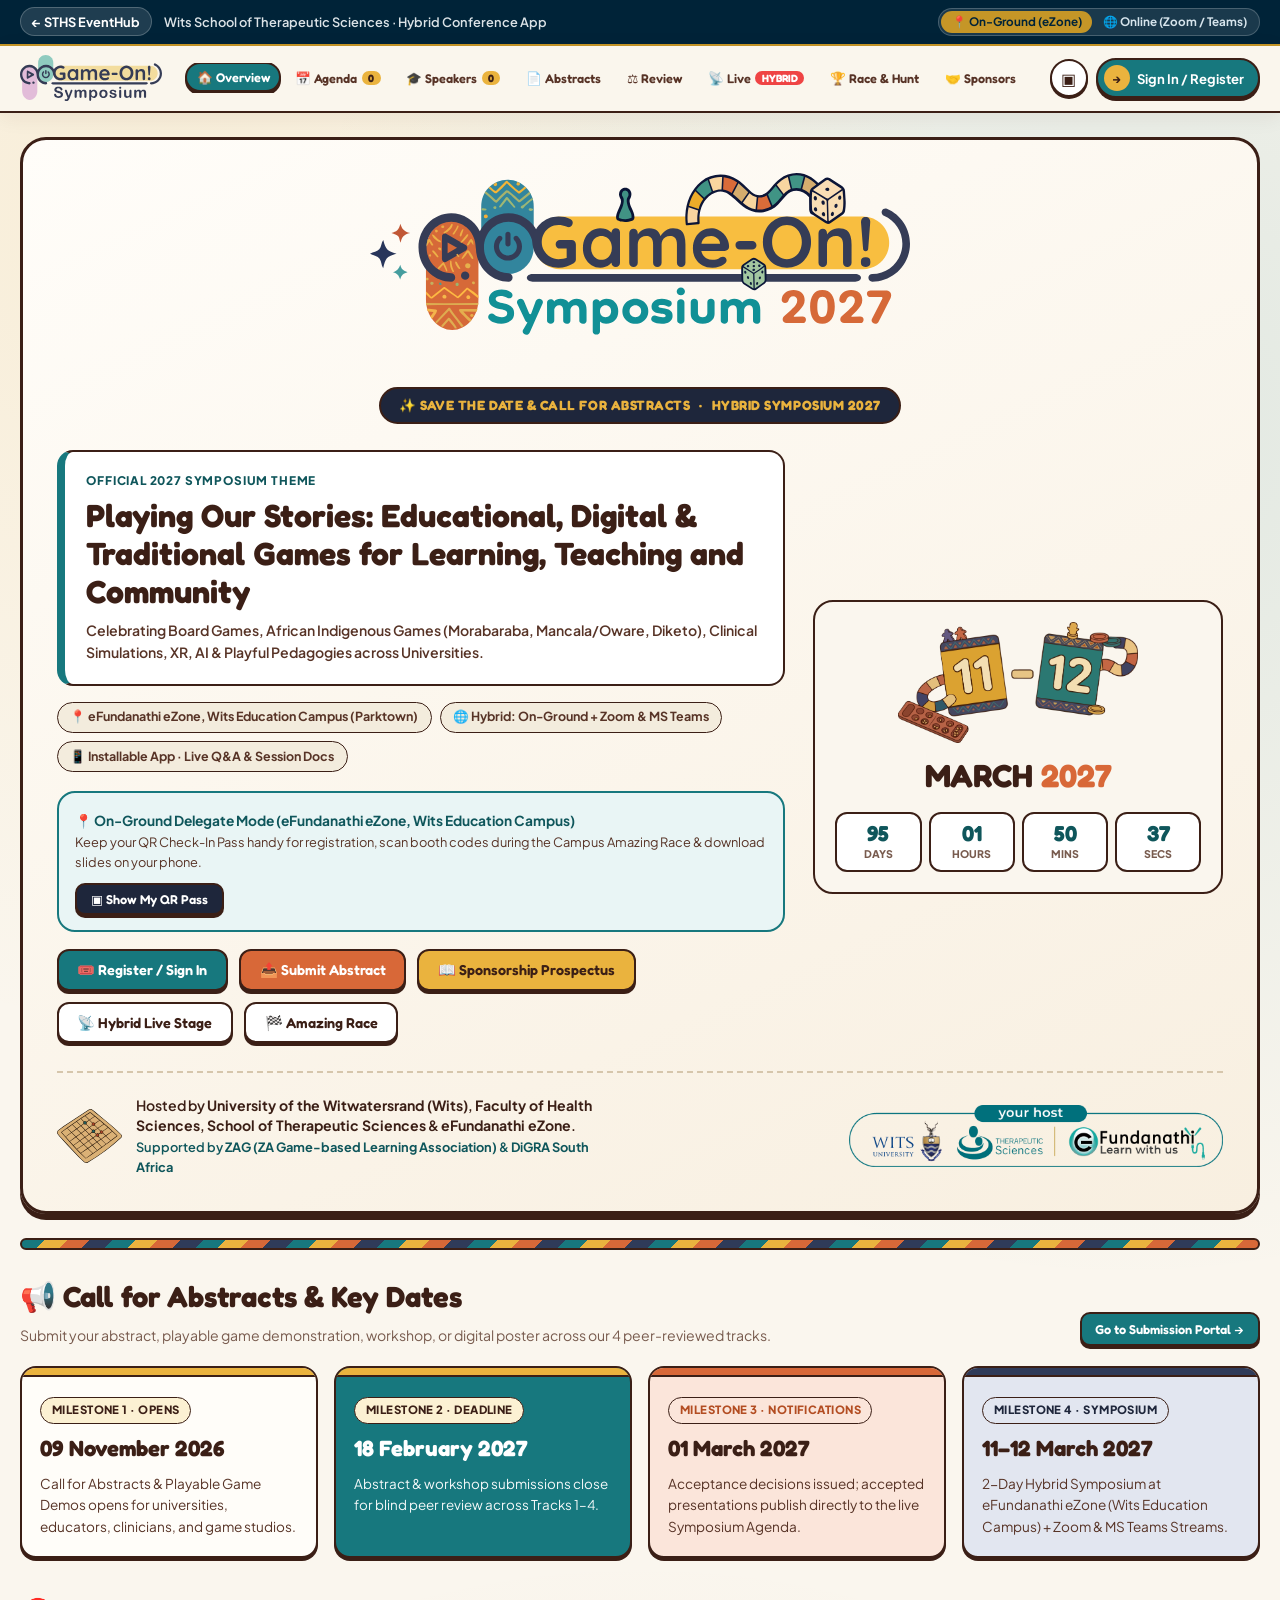
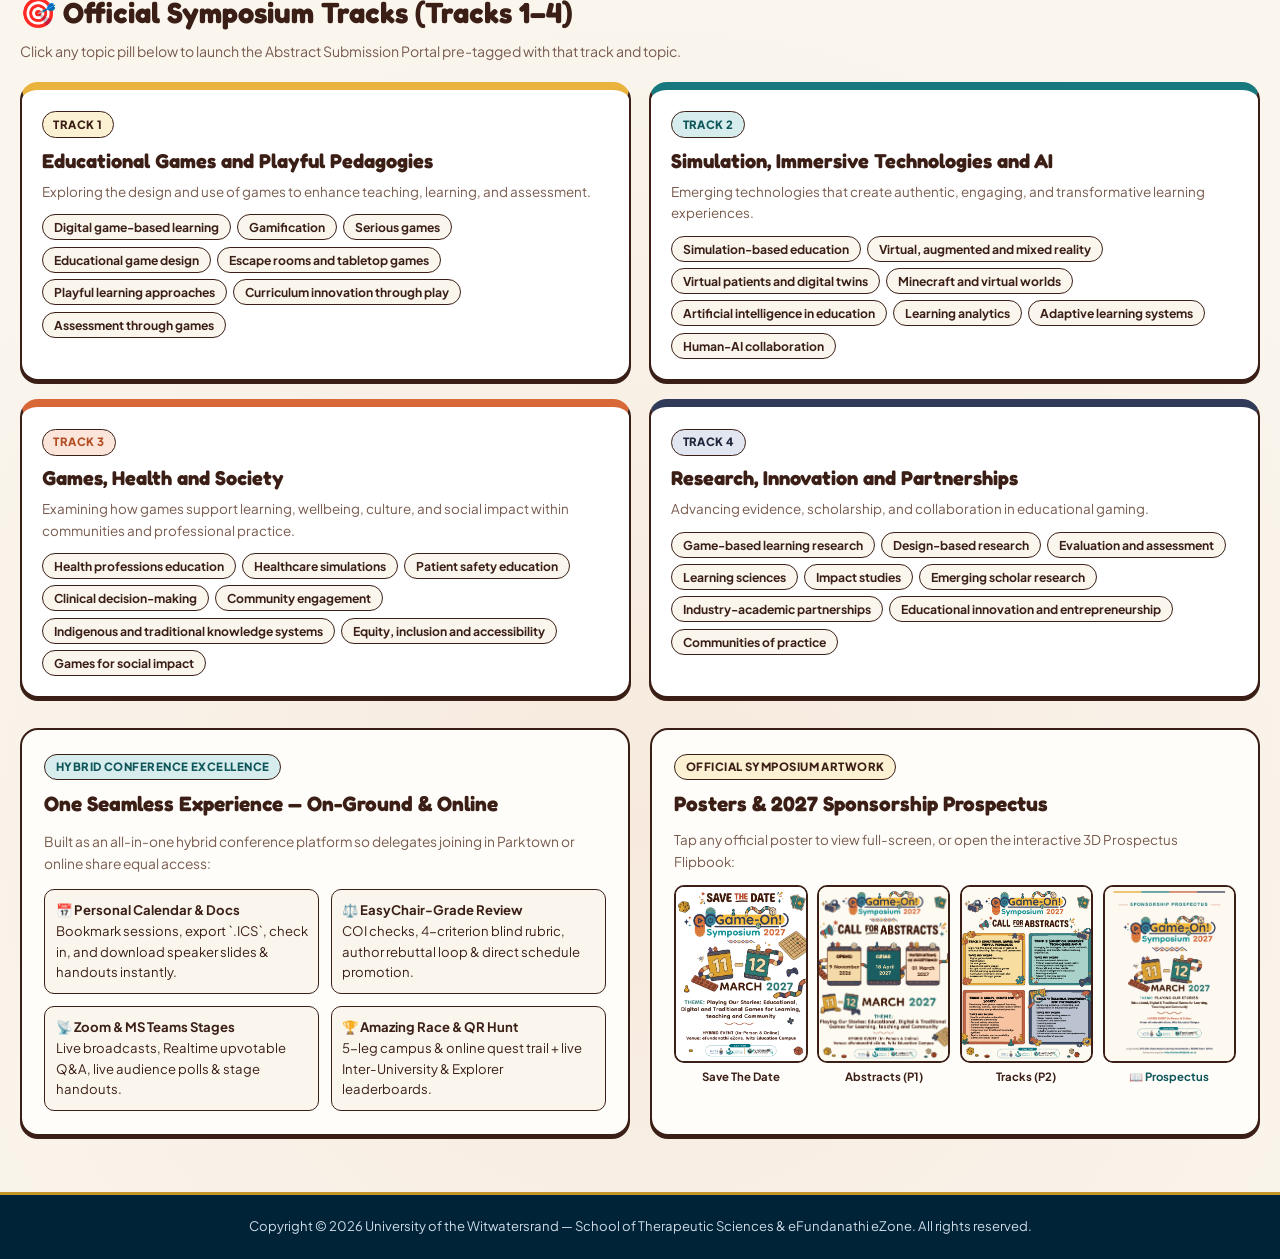
==== commit 5c7ef7cd: "Launch release: connect ryabexxorzpsuvdfxzyo, add 9-role RBAC + spha.msimang@wits.ac.za Super Admin " ====
--- a/game-on-symposium-2027/index.html
+++ b/game-on-symposium-2027/index.html
@@ -72,7 +72,7 @@
         <button type="button" class="nav-tab" data-tab="stream">📡 Live <span class="nav-badge" style="background:#ef4444;color:#fff;">HYBRID</span></button>
         <button type="button" class="nav-tab" data-tab="gamification">🏆 Race &amp; Hunt</button>
         <button type="button" class="nav-tab" data-tab="sponsors">🤝 Sponsors</button>
-        <button type="button" class="nav-tab" data-tab="admin" id="navAdminTabBtn" style="display:none;">🛠️ Admin</button>
+        <button type="button" class="nav-tab" data-tab="admin" id="navAdminTabBtn" style="display:none;">🛠️ Admin <span class="nav-badge" id="navPendingApprovalsBadge" style="display:none;background:#c93b3b;color:#fff;">0</span></button>
       </nav>
 
       <div class="header-user-cluster">
@@ -219,7 +219,7 @@
           <span class="badge badge-teal" style="margin-bottom:0.5rem;">HYBRID CONFERENCE EXCELLENCE</span>
           <h3 style="font-family:var(--font-display); font-size:1.3rem; margin:0 0 0.6rem;">One Seamless Experience — On-Ground &amp; Online</h3>
           <p style="font-size:0.86rem; color:var(--ink-muted); margin:0 0 0.9rem;">
-            Built as a native-feeling web conference app powered by Supabase so delegates joining in Parktown or online share equal access:
+            Built as an all-in-one hybrid conference platform so delegates joining in Parktown or online share equal access:
           </p>
           <div style="display:grid; grid-template-columns:1fr 1fr; gap:0.7rem; font-size:0.82rem;">
             <div style="padding:0.65rem; background:var(--bg-cream); border-radius:10px; border:1.5px solid var(--ink-espresso);">
@@ -321,7 +321,7 @@
       <div class="card" id="bioCreatorCard" style="display:none; margin-bottom:1.5rem; background:#fff9ea;">
         <h3 style="font-family:var(--font-display); font-size:1.25rem; margin:0 0 0.35rem;">Speaker &amp; Participant Profile Studio</h3>
         <p style="font-size:0.84rem; color:var(--ink-muted); margin:0 0 1rem;">
-          Publish your verified academic bio, research interests, portrait photo, and presentation slides directly to Supabase Cloud Storage.
+          Publish your verified academic bio, research interests, portrait photo, and presentation slides directly to the Symposium Directory &amp; Resource Vault.
         </p>
         <form id="speakerBioForm" class="grid-2">
           <div>
@@ -399,7 +399,7 @@
       <div class="section-header">
         <div>
           <h2 class="section-title">📄 Call for Abstracts, Presentations &amp; Resource Vault</h2>
-          <p class="section-subtitle">Submit abstracts &amp; playable game builds directly to Supabase Storage (with optional Google Drive folder mirroring) and track live peer-review decisions.</p>
+          <p class="section-subtitle">Submit abstracts, slide decks, and playable game builds directly to our secure Symposium Cloud Vault and track live peer-review decisions.</p>
         </div>
         <button type="button" class="btn btn-outline btn-sm" data-goto-tab="review">⚖️ Scientific Peer Review →</button>
       </div>
@@ -407,7 +407,7 @@
       <div class="grid-2">
         <!-- Submission Form -->
         <div class="card">
-          <span class="badge badge-teal" style="margin-bottom:0.45rem;">NEW SUBMISSION · SUPABASE CLOUD STORAGE</span>
+          <span class="badge badge-teal" style="margin-bottom:0.45rem;">NEW SUBMISSION · SYMPOSIUM CLOUD VAULT</span>
           <h3 style="font-family:var(--font-display); font-size:1.3rem; margin:0 0 0.85rem;">Submit Abstract, Slides or Game Build</h3>
           <form id="abstractSubmissionForm" style="display:flex; flex-direction:column; gap:0.8rem;">
             <div>
@@ -719,7 +719,7 @@
         <div class="card">
           <div style="display:flex; justify-content:space-between; align-items:center; flex-wrap:wrap; gap:0.5rem; margin-bottom:0.65rem;">
             <div>
-              <span class="badge badge-mustard">LIVE SUPABASE STANDINGS</span>
+              <span class="badge badge-mustard">LIVE SYMPOSIUM STANDINGS</span>
               <h3 style="font-family:var(--font-display); font-size:1.28rem; margin:0.3rem 0 0;">🏛️ Live Leaderboards</h3>
             </div>
             <div class="filter-group">
@@ -871,18 +871,29 @@
           </form>
         </div>
       </div>
+      <!-- Sponsor Partner Desk: Opt-In Booth Leads (Visible to Approved Sponsors & Organizers) -->
+      <div class="card" id="sponsorPartnerLeadsPanel" style="display:none; margin-top:1.5rem; background:#f0fafa; border-color:var(--teal-primary);">
+        <div style="display:flex; justify-content:space-between; align-items:center; flex-wrap:wrap; gap:0.75rem; margin-bottom:0.85rem;">
+          <div>
+            <span class="badge badge-teal">SPONSOR PARTNER DESK</span>
+            <h3 style="font-family:var(--font-display); font-size:1.3rem; margin:0.25rem 0 0;">🤝 Opt-In Delegate Leads Captured at Your Booth</h3>
+          </div>
+          <button type="button" class="btn btn-primary btn-sm" id="exportSponsorLeadsCsvBtn">📥 Export Leads CSV</button>
+        </div>
+        <div id="sponsorLeadsListContainer" style="display:flex; flex-direction:column; gap:0.55rem;"></div>
+      </div>
     </section>
 
     <!-- ======================================================
-         TAB 9: ORGANIZER COMMAND CENTER (ADMIN ROLE ONLY)
+         TAB 9: SUPER ADMIN, PLANNING COMMITTEE & VOLUNTEER DESK
          ====================================================== -->
     <section class="tab-panel" id="tab-admin">
       <div class="section-header">
         <div>
-          <h2 class="section-title">🛠️ Organizer &amp; Scientific Committee Command Center</h2>
-          <p class="section-subtitle">Manage live agenda sessions, Zoom &amp; MS Teams stream embeds, polls, sponsor leads, and CSV exports.</p>
-        </div>
-        <div style="display:flex; gap:0.6rem; flex-wrap:wrap;">
+          <h2 class="section-title">🛠️ Symposium Management &amp; Access Control</h2>
+          <p class="section-subtitle" id="adminRoleSubtitle">Approve committee members, reviewers, sponsors &amp; administrators, manage live Zoom/MS Teams stages, and check in delegates.</p>
+        </div>
+        <div style="display:flex; gap:0.6rem; flex-wrap:wrap;" id="adminExportCluster">
           <button type="button" class="btn btn-mustard btn-sm" id="exportRegsCsvBtn">📥 Export Registrations CSV</button>
           <button type="button" class="btn btn-primary btn-sm" id="exportAbsCsvBtn">📥 Export Abstracts CSV</button>
         </div>
@@ -890,7 +901,57 @@
 
       <div class="grid-4" id="adminMetricsGrid" style="margin-bottom:1.5rem;"></div>
 
-      <div class="grid-2">
+      <!-- On-Ground QR Badge Check-In Desk (Visible to Volunteers, Planning Committee & Super Admin) -->
+      <div class="card" id="volunteerCheckinDeskCard" style="margin-bottom:1.5rem; background:var(--teal-soft); border-color:var(--teal-primary);">
+        <div style="display:flex; justify-content:space-between; align-items:center; flex-wrap:wrap; gap:0.75rem; margin-bottom:0.75rem;">
+          <div>
+            <span class="badge badge-teal">ON-GROUND REGISTRATION DESK · EFUNDANATHI EZONE</span>
+            <h3 style="font-family:var(--font-display); font-size:1.25rem; margin:0.25rem 0 0;">▣ Delegate Pass Check-In Verification</h3>
+          </div>
+        </div>
+        <form id="volunteerCheckinForm" style="display:flex; gap:0.55rem; flex-wrap:wrap;">
+          <input type="text" id="volunteerBadgeInput" class="input-field" style="flex:1; min-width:220px; text-transform:uppercase;" placeholder="Enter or scan Pass ID (e.g., STHS-A1B2C3D4)" required />
+          <button type="submit" class="btn btn-primary btn-sm">✅ Verify &amp; Check In Delegate</button>
+        </form>
+        <div id="volunteerCheckinResult" style="margin-top:0.75rem;"></div>
+      </div>
+
+      <!-- User Access, Role Approvals & Super Admin Governance (Planning Committee & Super Admin) -->
+      <div class="card" id="adminUserAccessCard" style="margin-bottom:1.5rem;">
+        <div style="display:flex; justify-content:space-between; align-items:flex-start; flex-wrap:wrap; gap:0.85rem; margin-bottom:1rem;">
+          <div>
+            <span class="badge badge-terracotta">ROLE GOVERNANCE &amp; APPROVALS</span>
+            <h3 style="font-family:var(--font-display); font-size:1.35rem; margin:0.3rem 0 0.2rem;">🔐 User Access, Role Approvals &amp; Permissions</h3>
+            <p style="font-size:0.83rem; color:var(--ink-muted); margin:0;" id="adminRbacPolicyHint">
+              Approve pending Planning Committee, Peer Reviewer, Sponsor, Session Chair, Volunteer &amp; Super Admin requests, or update any user's access level.
+            </p>
+          </div>
+          <div style="display:flex; gap:0.5rem; flex-wrap:wrap;">
+            <select id="adminUserRoleFilter" class="select-field" style="font-size:0.82rem;">
+              <option value="ALL">All Users</option>
+              <option value="PENDING">⏳ Pending Approvals Only</option>
+              <option value="super_admin">Super Admins</option>
+              <option value="planning_committee">Planning Committee</option>
+              <option value="reviewer">Peer Reviewers</option>
+              <option value="sponsor">Sponsors / Exhibitors</option>
+              <option value="session_chair">Session Chairs</option>
+              <option value="volunteer">Check-In Volunteers</option>
+              <option value="speaker">Speakers / Presenters</option>
+              <option value="delegate">Delegates &amp; Students</option>
+            </select>
+            <input type="search" id="adminUserSearchInput" class="input-field" style="width:210px; font-size:0.82rem;" placeholder="Search name, email, uni..." />
+          </div>
+        </div>
+
+        <div id="adminUsersListContainer" style="display:flex; flex-direction:column; gap:0.65rem; max-height:460px; overflow-y:auto;"></div>
+
+        <details style="margin-top:1rem; background:var(--bg-cream); border:1.5px solid #dfd3be; border-radius:12px; padding:0.75rem;">
+          <summary style="cursor:pointer; font-weight:800; font-size:0.84rem; color:var(--ink-espresso);">📋 View Recent Access &amp; Role Change Audit Log</summary>
+          <div id="adminAuditLogList" style="display:flex; flex-direction:column; gap:0.45rem; margin-top:0.75rem; max-height:220px; overflow-y:auto;"></div>
+        </details>
+      </div>
+
+      <div class="grid-2" id="adminBroadcastAndPollsGrid">
         <div class="card">
           <h3 style="font-family:var(--font-display); font-size:1.25rem; margin:0 0 0.75rem;">📡 Configure Zoom / MS Teams Live Stage</h3>
           <form id="adminStageForm" style="display:flex; flex-direction:column; gap:0.75rem;">
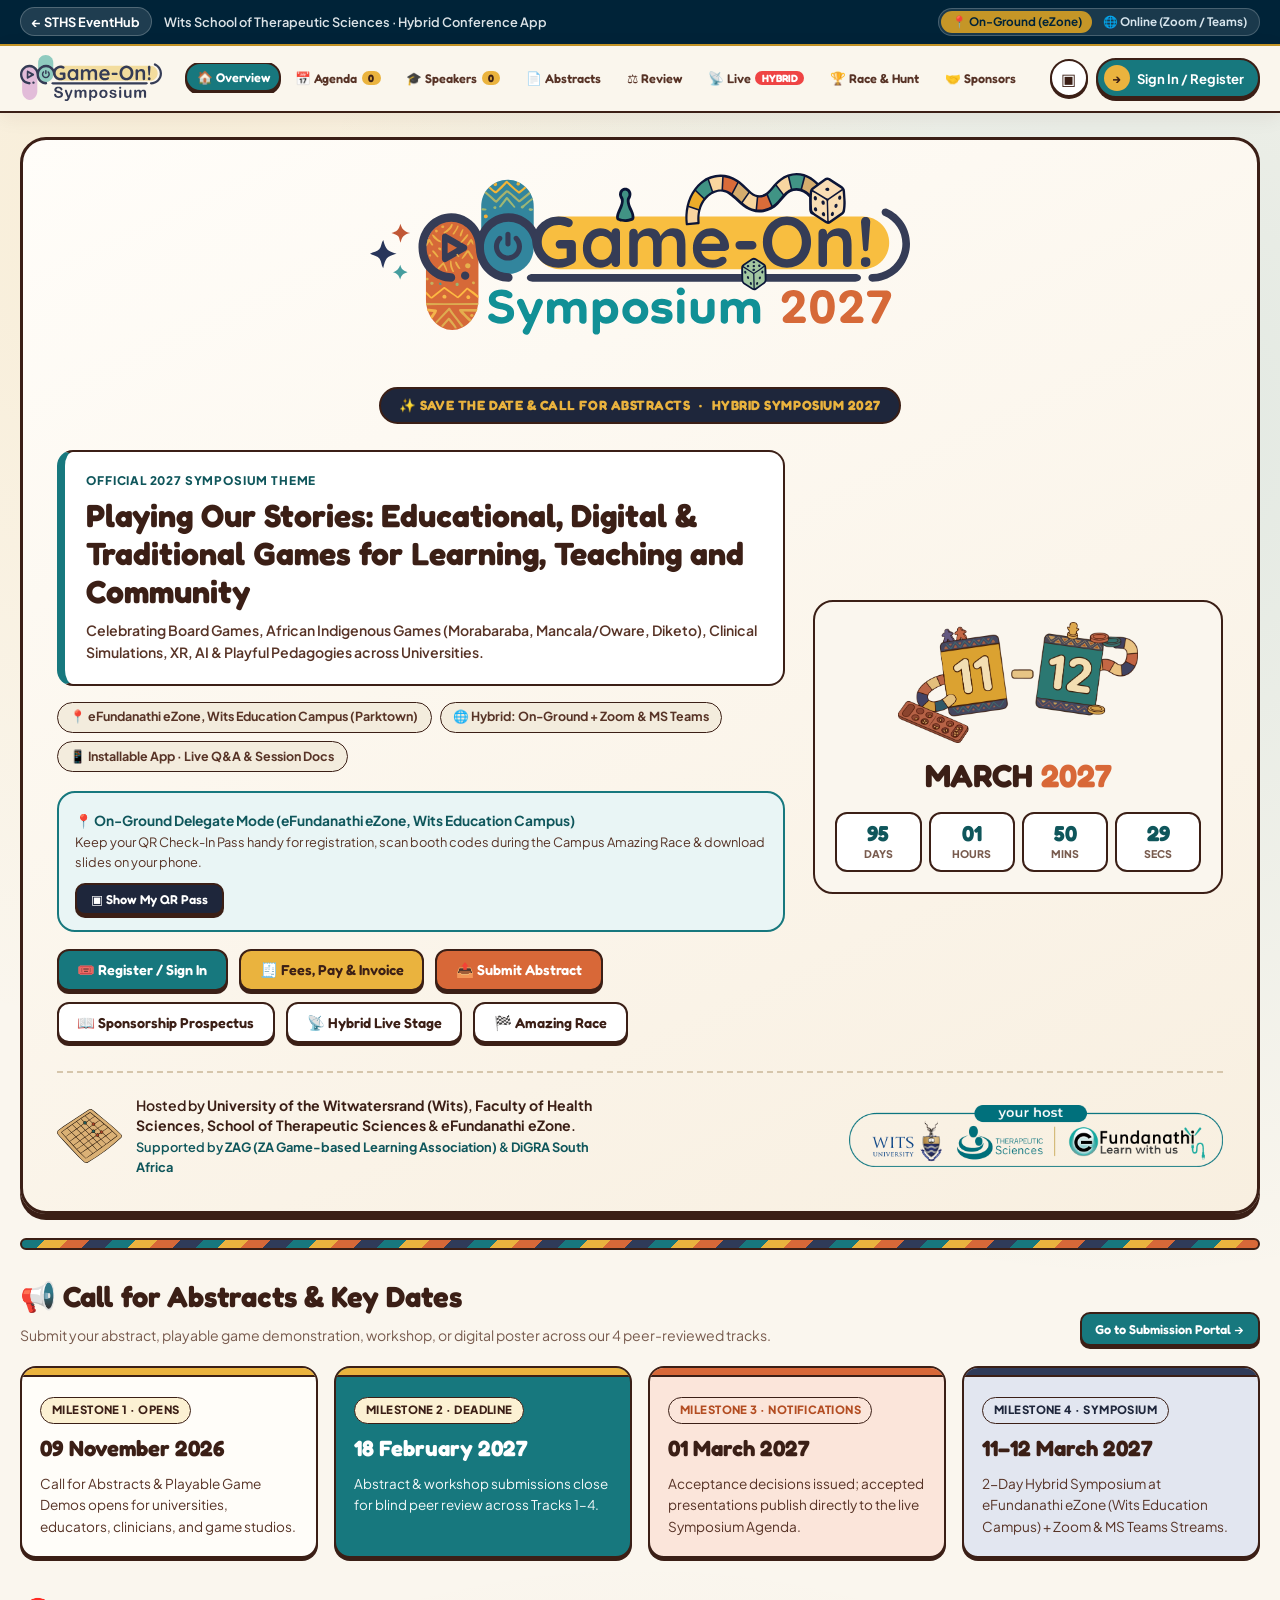
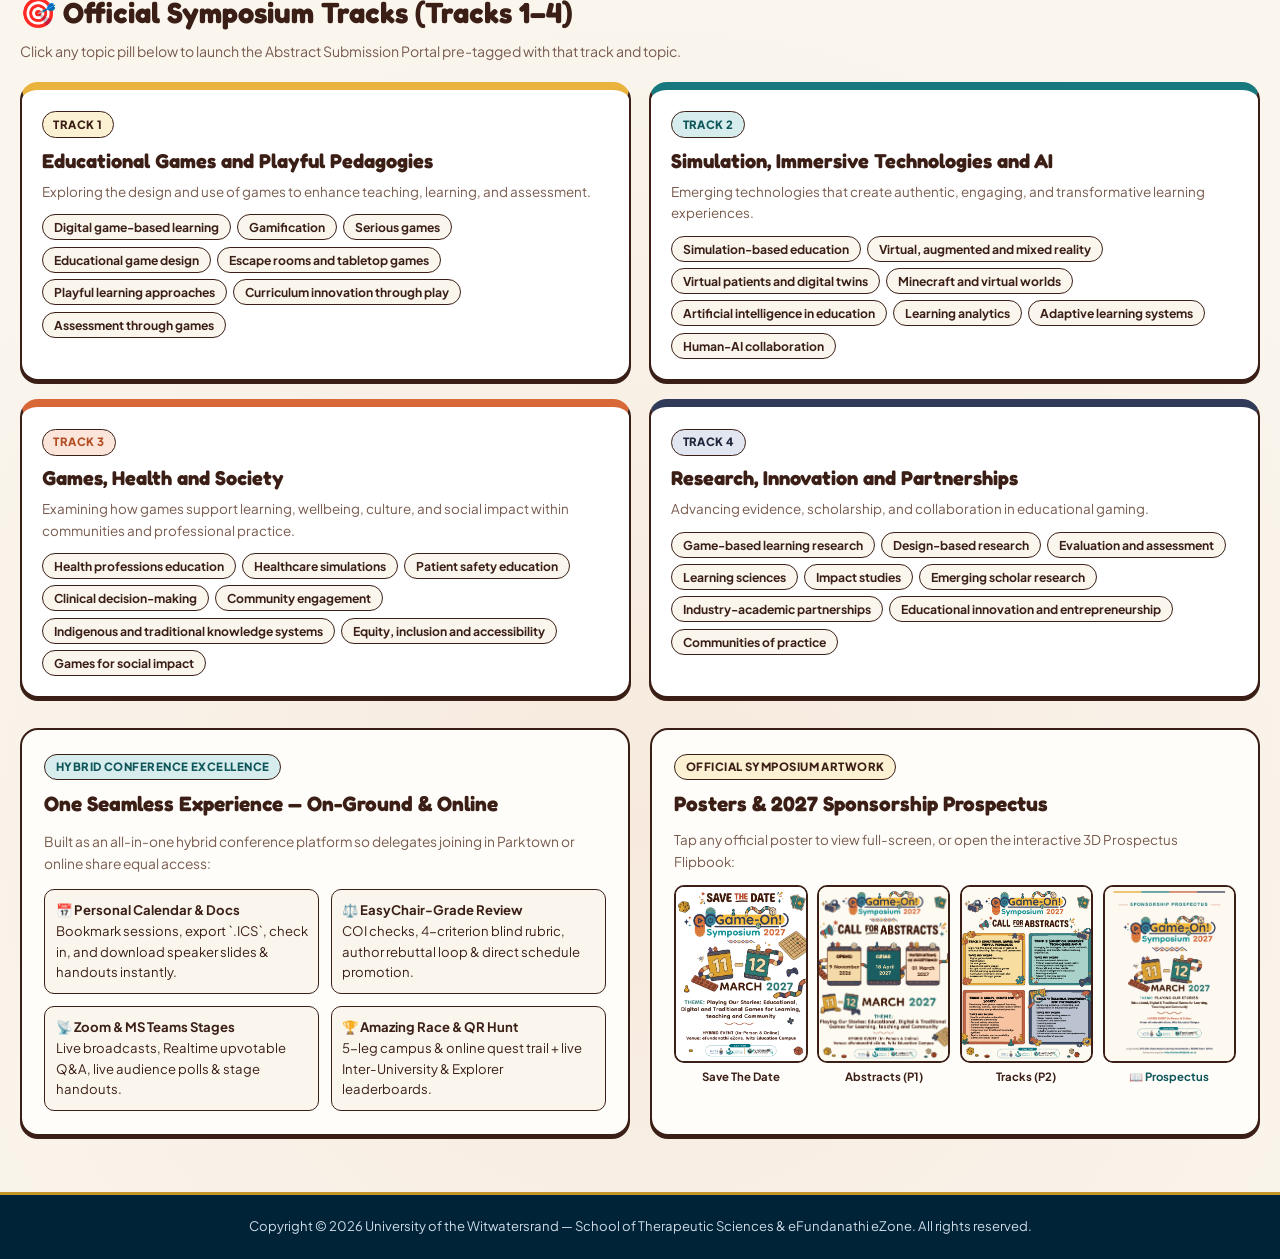
==== commit 48162c68: "feat(payments,invoices,email): PayFast + Institutional EFT, PDF Tax Invoices, Finance Admin & efunda" ====
--- a/game-on-symposium-2027/index.html
+++ b/game-on-symposium-2027/index.html
@@ -127,8 +127,9 @@
 
             <div class="hero-cta-row">
               <button type="button" class="btn btn-primary" id="heroRegisterBtn">🎟️ Register / Sign In</button>
+              <button type="button" class="btn btn-mustard" id="heroInvoiceBtn">🧾 Fees, Pay &amp; Invoice</button>
               <button type="button" class="btn btn-accent" data-goto-tab="abstracts">📤 Submit Abstract</button>
-              <button type="button" class="btn btn-mustard" data-goto-tab="sponsors">📖 Sponsorship Prospectus</button>
+              <button type="button" class="btn btn-outline" data-goto-tab="sponsors">📖 Sponsorship Prospectus</button>
               <button type="button" class="btn btn-outline" data-goto-tab="stream">📡 Hybrid Live Stage</button>
               <button type="button" class="btn btn-outline" data-goto-tab="gamification">🏁 Amazing Race</button>
             </div>
@@ -894,7 +895,8 @@
           <p class="section-subtitle" id="adminRoleSubtitle">Approve committee members, reviewers, sponsors &amp; administrators, manage live Zoom/MS Teams stages, and check in delegates.</p>
         </div>
         <div style="display:flex; gap:0.6rem; flex-wrap:wrap;" id="adminExportCluster">
-          <button type="button" class="btn btn-mustard btn-sm" id="exportRegsCsvBtn">📥 Export Registrations CSV</button>
+          <button type="button" class="btn btn-mustard btn-sm" id="exportInvoicesCsvBtn">📥 Export Finance CSV</button>
+          <button type="button" class="btn btn-outline btn-sm" id="exportRegsCsvBtn">📥 Export Registrations CSV</button>
           <button type="button" class="btn btn-primary btn-sm" id="exportAbsCsvBtn">📥 Export Abstracts CSV</button>
         </div>
       </div>
@@ -949,6 +951,82 @@
           <summary style="cursor:pointer; font-weight:800; font-size:0.84rem; color:var(--ink-espresso);">📋 View Recent Access &amp; Role Change Audit Log</summary>
           <div id="adminAuditLogList" style="display:flex; flex-direction:column; gap:0.45rem; margin-top:0.75rem; max-height:220px; overflow-y:auto;"></div>
         </details>
+      </div>
+
+      <!-- Finance, Ticket Fees, PayFast & Invoice Verification (Planning Committee & Super Admin) -->
+      <div class="card" id="adminFinanceCard" style="margin-bottom:1.5rem;">
+        <div style="display:flex; justify-content:space-between; align-items:flex-start; flex-wrap:wrap; gap:0.85rem; margin-bottom:1rem;">
+          <div>
+            <span class="badge badge-mustard">FINANCE · PAYFAST &amp; INSTITUTIONAL EFT</span>
+            <h3 style="font-family:var(--font-display); font-size:1.35rem; margin:0.3rem 0 0.2rem;">💳 Registration Fees, Invoices &amp; Payment Verification</h3>
+            <p style="font-size:0.83rem; color:var(--ink-muted); margin:0;">
+              Edit ZAR ticket prices anytime, configure Wits EFT banking details &amp; PayFast status, verify uploaded Proofs of Payment, and email official PAID Tax Invoices from <code>efundanathi@wits.ac.za</code>.
+            </p>
+          </div>
+          <select id="adminInvoiceStatusFilter" class="select-field" style="font-size:0.82rem;">
+            <option value="ALL">All Invoices</option>
+            <option value="pop_submitted">⏳ Proof of Payment Submitted</option>
+            <option value="pro_forma">Pro-Forma (Awaiting Payment)</option>
+            <option value="paid">✓ Paid</option>
+            <option value="complimentary">Complimentary</option>
+          </select>
+        </div>
+
+        <div class="grid-4" id="adminFinanceSummaryGrid" style="margin-bottom:1rem;"></div>
+
+        <div id="adminInvoicesListContainer" style="display:flex; flex-direction:column; gap:0.65rem; max-height:420px; overflow-y:auto; margin-bottom:1rem;"></div>
+
+        <div class="grid-2" style="gap:1rem;">
+          <details open style="background:var(--bg-cream); border:1.5px solid #dfd3be; border-radius:12px; padding:0.85rem;">
+            <summary style="cursor:pointer; font-weight:800; font-size:0.86rem; color:var(--ink-espresso);">🎟️ Edit Symposium Ticket Fees (ZAR)</summary>
+            <div id="adminTicketTiersEditor" style="display:flex; flex-direction:column; gap:0.6rem; margin-top:0.75rem;"></div>
+          </details>
+
+          <details style="background:var(--bg-cream); border:1.5px solid #dfd3be; border-radius:12px; padding:0.85rem;">
+            <summary style="cursor:pointer; font-weight:800; font-size:0.86rem; color:var(--ink-espresso);">🏦 Wits EFT Bank Details &amp; PayFast Gateway Settings</summary>
+            <form id="adminBillingSettingsForm" style="display:flex; flex-direction:column; gap:0.55rem; margin-top:0.75rem;">
+              <div class="grid-2" style="gap:0.5rem;">
+                <div>
+                  <label style="font-size:0.76rem; font-weight:700;">Bank Name</label>
+                  <input id="admBillBankName" type="text" class="input-field" style="width:100%;" />
+                </div>
+                <div>
+                  <label style="font-size:0.76rem; font-weight:700;">Account Holder</label>
+                  <input id="admBillAccountHolder" type="text" class="input-field" style="width:100%;" />
+                </div>
+              </div>
+              <div class="grid-2" style="gap:0.5rem;">
+                <div>
+                  <label style="font-size:0.76rem; font-weight:700;">Wits Bank Account Number</label>
+                  <input id="admBillAccountNumber" type="text" class="input-field" style="width:100%;" />
+                </div>
+                <div>
+                  <label style="font-size:0.76rem; font-weight:700;">Branch Code / SWIFT</label>
+                  <input id="admBillBranchCode" type="text" class="input-field" style="width:100%;" />
+                </div>
+              </div>
+              <div class="grid-2" style="gap:0.5rem;">
+                <div>
+                  <label style="font-size:0.76rem; font-weight:700;">Cost Centre Reference</label>
+                  <input id="admBillCostCentre" type="text" class="input-field" style="width:100%;" />
+                </div>
+                <div>
+                  <label style="font-size:0.76rem; font-weight:700;">Finance Contact Email</label>
+                  <input id="admBillFinanceEmail" type="email" class="input-field" style="width:100%;" />
+                </div>
+              </div>
+              <div>
+                <label style="font-size:0.76rem; font-weight:700;">Finance / VAT Reference Note (on Invoices)</label>
+                <input id="admBillFinanceNote" type="text" class="input-field" style="width:100%;" />
+              </div>
+              <div style="display:flex; gap:1rem; flex-wrap:wrap; padding:0.35rem 0; font-size:0.8rem; font-weight:700;">
+                <label style="display:flex; align-items:center; gap:0.4rem; cursor:pointer;"><input type="checkbox" id="admBillPayfastEnabled" /> Enable PayFast Online Checkout</label>
+                <label style="display:flex; align-items:center; gap:0.4rem; cursor:pointer;"><input type="checkbox" id="admBillPayfastSandbox" /> PayFast Sandbox (Test Mode)</label>
+              </div>
+              <button type="submit" class="btn btn-primary btn-sm">💾 Save Billing &amp; Payment Settings</button>
+            </form>
+          </details>
+        </div>
       </div>
 
       <div class="grid-2" id="adminBroadcastAndPollsGrid">
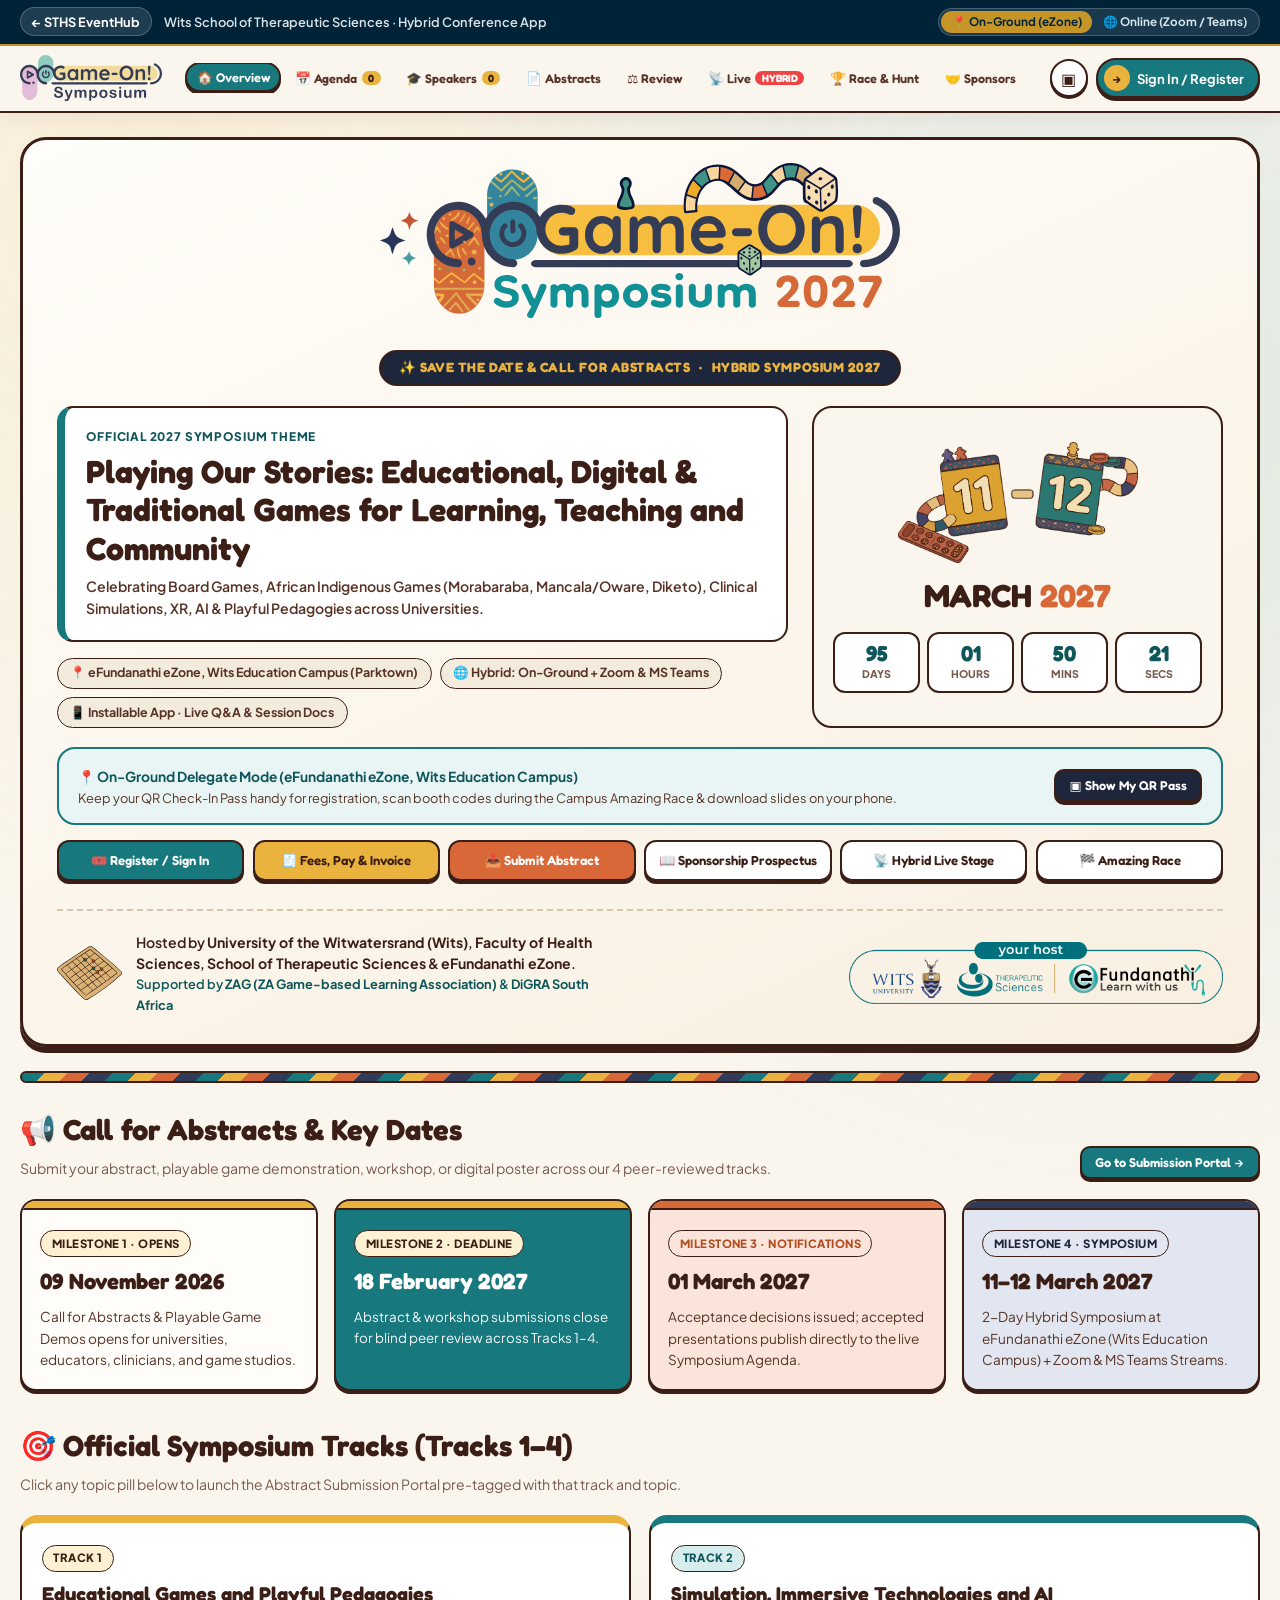
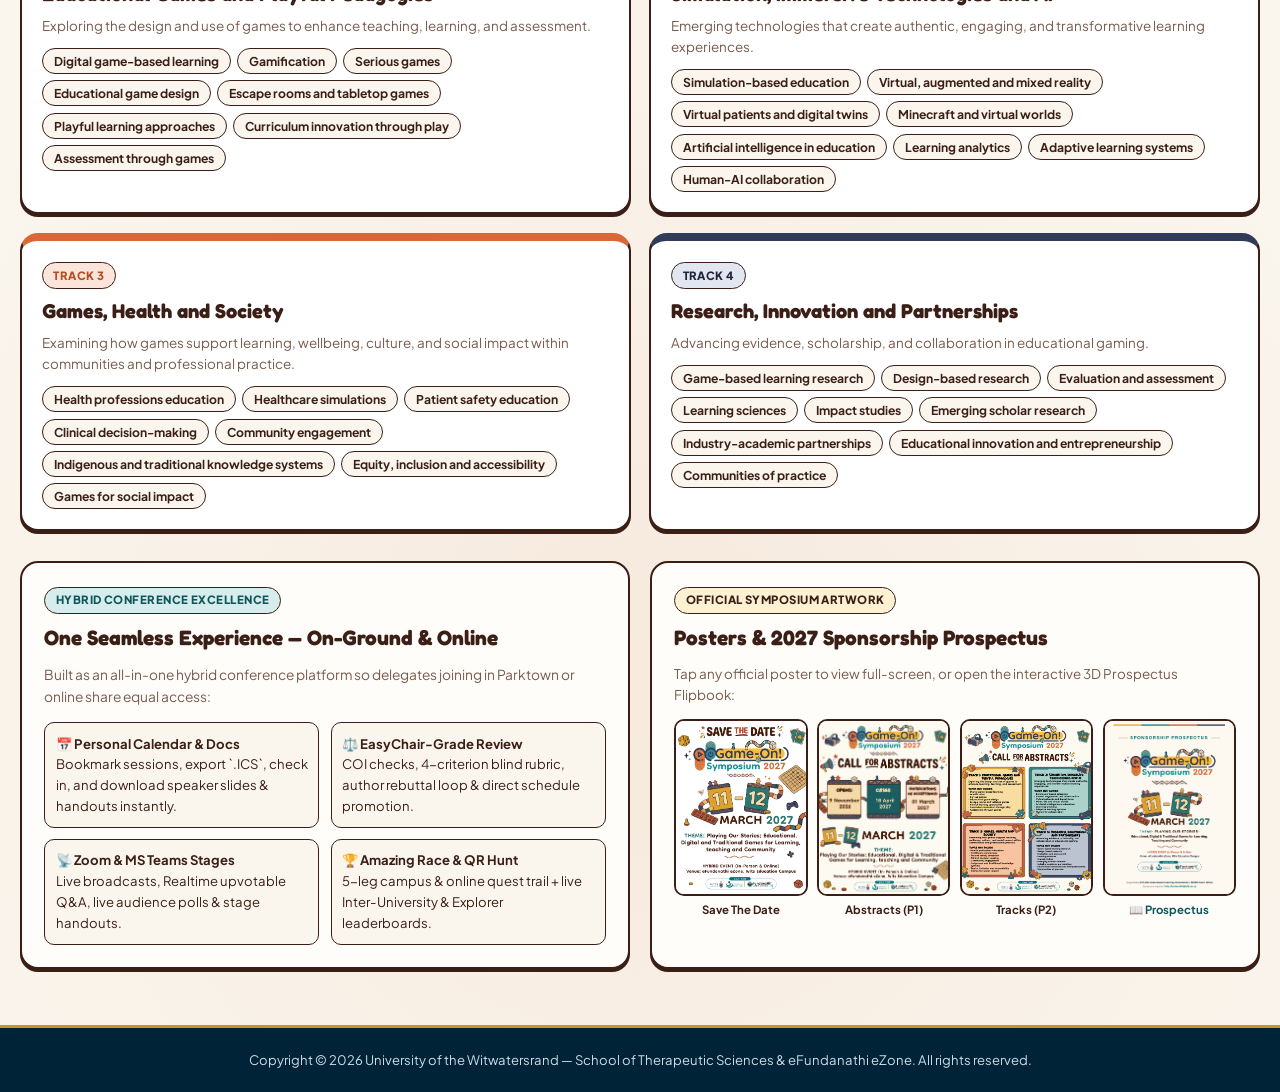
==== commit 50d63b2f: "polish(ui,speakers): align hero countdown/full-width companion/single-row buttons, align invoice dro" ====
--- a/game-on-symposium-2027/index.html
+++ b/game-on-symposium-2027/index.html
@@ -95,8 +95,8 @@
          ====================================================== -->
     <section class="tab-panel active" id="tab-overview">
       <div class="hero-card">
-        <div style="width:100%; display:flex; flex-direction:column; align-items:center; text-align:center; margin:0 auto 1.65rem;">
-          <img src="./assets/game-on-logo.svg" alt="GO Game-On! Symposium 2027" style="display:block; margin:0 auto 1rem; max-width:540px; width:100%; height:auto;" />
+        <div class="hero-brand-head">
+          <img src="./assets/game-on-logo.svg" alt="GO Game-On! Symposium 2027" class="hero-brand-logo" />
           <div class="save-date-kicker">
             <span>✨ SAVE THE DATE &amp; CALL FOR ABSTRACTS</span>
             <span>·</span>
@@ -105,7 +105,7 @@
         </div>
 
         <div class="hero-grid">
-          <div>
+          <div class="hero-left-col">
             <div class="hero-theme-box">
               <div class="hero-theme-label">Official 2027 Symposium Theme</div>
               <h1 class="hero-theme-title">
@@ -121,18 +121,6 @@
               <span class="info-chip">🌐 Hybrid: On-Ground + Zoom &amp; MS Teams</span>
               <span class="info-chip">📱 Installable App · Live Q&amp;A &amp; Session Docs</span>
             </div>
-
-            <!-- Adaptive On-Ground vs Online Companion Strip -->
-            <div id="hybridCompanionStrip" class="card" style="padding:0.9rem 1.05rem; margin-bottom:1.1rem; background:var(--teal-soft); border-color:var(--teal-primary); box-shadow:none;"></div>
-
-            <div class="hero-cta-row">
-              <button type="button" class="btn btn-primary" id="heroRegisterBtn">🎟️ Register / Sign In</button>
-              <button type="button" class="btn btn-mustard" id="heroInvoiceBtn">🧾 Fees, Pay &amp; Invoice</button>
-              <button type="button" class="btn btn-accent" data-goto-tab="abstracts">📤 Submit Abstract</button>
-              <button type="button" class="btn btn-outline" data-goto-tab="sponsors">📖 Sponsorship Prospectus</button>
-              <button type="button" class="btn btn-outline" data-goto-tab="stream">📡 Hybrid Live Stage</button>
-              <button type="button" class="btn btn-outline" data-goto-tab="gamification">🏁 Amazing Race</button>
-            </div>
           </div>
 
           <div class="hero-visual-col">
@@ -145,6 +133,19 @@
               <div class="countdown-cell"><div class="countdown-num" id="cdSecs">--</div><div class="countdown-lbl">Secs</div></div>
             </div>
           </div>
+        </div>
+
+        <!-- Full-Width Adaptive On-Ground vs Online Companion Strip -->
+        <div id="hybridCompanionStrip" class="card hero-full-companion" style="padding:0.9rem 1.2rem; background:var(--teal-soft); border-color:var(--teal-primary); box-shadow:none;"></div>
+
+        <!-- Single Neat Full-Width Action Row -->
+        <div class="hero-cta-row">
+          <button type="button" class="btn btn-primary" id="heroRegisterBtn">🎟️ Register / Sign In</button>
+          <button type="button" class="btn btn-mustard" id="heroInvoiceBtn">🧾 Fees, Pay &amp; Invoice</button>
+          <button type="button" class="btn btn-accent" data-goto-tab="abstracts">📤 Submit Abstract</button>
+          <button type="button" class="btn btn-outline" data-goto-tab="sponsors">📖 Sponsorship Prospectus</button>
+          <button type="button" class="btn btn-outline" data-goto-tab="stream">📡 Hybrid Live Stage</button>
+          <button type="button" class="btn btn-outline" data-goto-tab="gamification">🏁 Amazing Race</button>
         </div>
 
         <div class="host-banner-wrap">
@@ -309,13 +310,18 @@
     <section class="tab-panel" id="tab-speakers">
       <div class="section-header">
         <div>
-          <h2 class="section-title">🎓 Speakers, Presenters &amp; Inter-University Directory</h2>
-          <p class="section-subtitle">Discover registered speakers and delegates from Wits, UCT, UP, UJ, Stellenbosch, UKZN &amp; partner universities, upload your bio &amp; deck, and message peers directly.</p>
+          <h2 class="section-title">🎤 Symposium Speakers &amp; Delegate Network</h2>
+          <p class="section-subtitle">Explore confirmed keynote speakers &amp; invited presenters curated by the Organizing Committee, or connect with registered delegates across universities.</p>
         </div>
         <div style="display:flex; gap:0.6rem; flex-wrap:wrap;">
           <button type="button" class="btn btn-outline btn-sm" id="openInboxModalBtn">💬 My Messages (<span id="unreadMsgCount">0</span>)</button>
-          <button type="button" class="btn btn-accent btn-sm" id="toggleBioCreatorBtn">✍️ Edit My Bio &amp; Upload Presentation</button>
-        </div>
+          <button type="button" class="btn btn-accent btn-sm" id="toggleBioCreatorBtn">✍️ Edit My Delegate Bio</button>
+        </div>
+      </div>
+
+      <div style="display:flex; gap:0.6rem; flex-wrap:wrap; margin-bottom:1.1rem;" id="directoryViewToggle">
+        <button type="button" class="btn btn-primary btn-sm" data-dir-view="speakers">🎤 Confirmed Speakers (<span id="dirSpeakerTabCount">0</span>)</button>
+        <button type="button" class="btn btn-outline btn-sm" data-dir-view="delegates">👥 Registered Delegates &amp; Network (<span id="dirDelegateTabCount">0</span>)</button>
       </div>
 
       <!-- Speaker & Participant Bio Studio (Persisted to Supabase profiles + Storage) -->
@@ -1221,6 +1227,77 @@
     </div>
   </div>
 
+  <div class="sths-modal-backdrop" id="adminSpeakerModal">
+    <div class="sths-modal wide">
+      <div class="sths-modal-header">
+        <div>
+          <h3 class="sths-modal-title">🎤 Speaker Profile &amp; Headshot Manager</h3>
+          <p class="sths-modal-subtitle" id="adminSpeakerModalSub">Promote this user to a Confirmed Speaker, upload their portrait photo, and publish their talk details.</p>
+        </div>
+        <button type="button" class="sths-modal-close" data-close-symp-modal="adminSpeakerModal">✕</button>
+      </div>
+      <form id="adminSpeakerForm" style="display:flex; flex-direction:column; gap:0.85rem;">
+        <input type="hidden" id="admSpkUserId" />
+        <div style="display:flex; align-items:center; gap:1rem; background:#f8fafc; border:1px solid #e2e8f0; border-radius:12px; padding:0.85rem;">
+          <div id="admSpkAvatarPreview" style="width:64px; height:64px; border-radius:50%; background:var(--teal-primary); color:#fff; font-weight:800; display:flex; align-items:center; justify-content:center; border:2px solid var(--ink-espresso); overflow:hidden; flex-shrink:0;">SP</div>
+          <div style="flex:1;">
+            <label class="sths-label" for="admSpkPhotoFile" style="display:block; margin-bottom:0.25rem;">Upload Official Speaker Portrait (PNG / JPG / WEBP)</label>
+            <input type="file" id="admSpkPhotoFile" class="sths-input" accept="image/png,image/jpeg,image/webp" />
+          </div>
+        </div>
+        <div class="sths-form-row-title">
+          <div class="sths-form-group" style="margin-bottom:0;">
+            <label class="sths-label" for="admSpkTitle">Title</label>
+            <input type="text" id="admSpkTitle" class="sths-input" placeholder="Prof. / Dr." />
+          </div>
+          <div class="sths-form-group" style="margin-bottom:0;">
+            <label class="sths-label" for="admSpkName">Full Name *</label>
+            <input type="text" id="admSpkName" class="sths-input" required />
+          </div>
+        </div>
+        <div class="sths-form-row">
+          <div class="sths-form-group" style="margin-bottom:0;">
+            <label class="sths-label" for="admSpkUni">University / Institution *</label>
+            <input type="text" id="admSpkUni" class="sths-input" required />
+          </div>
+          <div class="sths-form-group" style="margin-bottom:0;">
+            <label class="sths-label" for="admSpkDept">School / Department</label>
+            <input type="text" id="admSpkDept" class="sths-input" />
+          </div>
+        </div>
+        <div class="sths-form-row">
+          <div class="sths-form-group" style="margin-bottom:0;">
+            <label class="sths-label" for="admSpkTrack">Primary Track</label>
+            <select id="admSpkTrack" class="sths-select">
+              <option value="Plenary">Plenary / Keynote</option>
+              <option value="TRACK 1">Track 1: Educational Games &amp; Playful Pedagogies</option>
+              <option value="TRACK 2">Track 2: Simulation, Immersive Tech &amp; AI</option>
+              <option value="TRACK 3">Track 3: Games, Health &amp; Society</option>
+              <option value="TRACK 4">Track 4: Research, Innovation &amp; Partnerships</option>
+            </select>
+          </div>
+          <div class="sths-form-group" style="margin-bottom:0;">
+            <label class="sths-label" for="admSpkSessionTitle">Keynote / Talk Title</label>
+            <input type="text" id="admSpkSessionTitle" class="sths-input" placeholder="e.g. Serious Games in Therapeutic Sciences" />
+          </div>
+        </div>
+        <div class="sths-form-group" style="margin-bottom:0;">
+          <label class="sths-label" for="admSpkBio">Speaker Biography *</label>
+          <textarea id="admSpkBio" class="sths-textarea" rows="3" placeholder="Enter speaker biography and academic highlights..." required></textarea>
+        </div>
+        <div class="sths-form-group" style="margin-bottom:0;">
+          <label class="sths-label" for="admSpkTags">Expertise Tags (comma-separated)</label>
+          <input type="text" id="admSpkTags" class="sths-input" placeholder="Indigenous Games, Clinical Simulation, XR" />
+        </div>
+        <label style="display:flex; align-items:center; gap:0.5rem; font-size:0.84rem; font-weight:700; cursor:pointer; background:#f0fdfa; border:1px solid #99f6e4; border-radius:10px; padding:0.65rem 0.85rem;">
+          <input type="checkbox" id="admSpkPromoteRole" checked />
+          <span>Publish under <strong>Confirmed Speakers</strong> showcase (assigns <code>speaker</code> role)</span>
+        </label>
+        <button type="submit" class="sths-btn sths-btn-primary" id="admSpkSaveBtn">💾 Save &amp; Publish Speaker Profile</button>
+      </form>
+    </div>
+  </div>
+
   <div class="sths-modal-backdrop" id="uploadDocModal">
     <div class="sths-modal">
       <div class="sths-modal-header">
--- a/css/app-shell.css
+++ b/css/app-shell.css
@@ -240,14 +240,22 @@
   max-width: 520px;
   max-height: 92vh;
   overflow-y: auto;
-  padding: 1.65rem;
+  padding: 1.75rem 1.9rem;
   box-shadow: var(--shadow-lg);
   border: 1px solid var(--border-light);
   position: relative;
   animation: modalPop 0.2s cubic-bezier(0.22, 1, 0.36, 1);
-}
-.sths-modal.wide {
-  max-width: 700px;
+  transition: max-width 0.22s ease;
+}
+.sths-modal.wide,
+.sths-modal.is-spacious {
+  max-width: 680px;
+}
+@media (max-width: 640px) {
+  .sths-modal {
+    padding: 1.35rem 1.15rem;
+    border-radius: 18px;
+  }
 }
 @keyframes modalPop {
   from { opacity: 0; transform: translateY(14px) scale(0.98); }
@@ -259,26 +267,29 @@
   align-items: flex-start;
   justify-content: space-between;
   gap: 1rem;
-  margin-bottom: 1.15rem;
+  margin-bottom: 1.25rem;
+  padding-bottom: 0.9rem;
+  border-bottom: 1px solid var(--border-light);
 }
 .sths-modal-title {
   margin: 0;
-  font-size: 1.32rem;
+  font-size: 1.36rem;
   font-weight: 800;
   color: var(--wits-navy);
   line-height: 1.25;
 }
 .sths-modal-subtitle {
-  margin: 0.25rem 0 0;
-  font-size: 0.86rem;
+  margin: 0.3rem 0 0;
+  font-size: 0.87rem;
   color: var(--text-muted);
+  line-height: 1.45;
 }
 .sths-modal-close {
   background: var(--surface-subtle);
   border: 1px solid var(--border-light);
   color: var(--text-primary);
-  width: 34px;
-  height: 34px;
+  width: 36px;
+  height: 36px;
   border-radius: 50%;
   cursor: pointer;
   font-weight: 700;
@@ -291,24 +302,24 @@
   background: #e3edf0;
 }
 
-/* Auth Mode Segmented Tabs */
+/* Auth Mode Segmented Tabs (2 balanced 50/50 buttons) */
 .auth-tabs {
   display: grid;
-  grid-template-columns: repeat(3, 1fr);
-  gap: 0.35rem;
+  grid-template-columns: repeat(2, 1fr);
+  gap: 0.4rem;
   background: var(--surface-subtle);
-  padding: 0.3rem;
-  border-radius: 12px;
-  margin-bottom: 1.1rem;
+  padding: 0.32rem;
+  border-radius: 13px;
+  margin-bottom: 1.25rem;
 }
 .auth-tab-btn {
   border: none;
   background: transparent;
   color: var(--text-secondary);
   font-weight: 700;
-  font-size: 0.82rem;
-  padding: 0.55rem 0.4rem;
-  border-radius: 9px;
+  font-size: 0.88rem;
+  padding: 0.65rem 0.75rem;
+  border-radius: 10px;
   cursor: pointer;
   transition: all 0.16s ease;
 }
@@ -318,59 +329,46 @@
   box-shadow: var(--shadow-xs);
 }
 
-.oauth-btn {
-  width: 100%;
-  display: inline-flex;
-  align-items: center;
-  justify-content: center;
-  gap: 0.6rem;
-  padding: 0.72rem 1rem;
-  border-radius: 12px;
-  border: 1.5px solid #1f2937;
-  background: #111827;
-  color: #fff;
-  font-weight: 700;
-  font-size: 0.9rem;
-  cursor: pointer;
-  transition: background 0.16s ease, transform 0.12s ease;
-}
-.oauth-btn:hover {
-  background: #1f2937;
-}
-.oauth-btn:active {
-  transform: scale(0.99);
-}
-
-.auth-divider {
-  display: flex;
-  align-items: center;
-  gap: 0.75rem;
-  margin: 1rem 0;
-  color: var(--text-muted);
-  font-size: 0.78rem;
-  font-weight: 600;
-}
-.auth-divider::before,
-.auth-divider::after {
-  content: "";
-  flex: 1;
-  height: 1px;
-  background: var(--border-light);
+.sths-form-section {
+  background: #f8fafc;
+  border: 1px solid #e2e8f0;
+  border-radius: 14px;
+  padding: 1rem 1.1rem;
+  margin-bottom: 1rem;
+}
+.sths-form-section-title {
+  font-size: 0.74rem;
+  font-weight: 800;
+  letter-spacing: 0.06em;
+  text-transform: uppercase;
+  color: var(--wits-teal, #007377);
+  margin: 0 0 0.75rem;
 }
 
 .sths-form-group {
   display: flex;
   flex-direction: column;
-  gap: 0.3rem;
-  margin-bottom: 0.85rem;
+  gap: 0.35rem;
+  margin-bottom: 0.9rem;
+}
+.sths-form-section .sths-form-group:last-child {
+  margin-bottom: 0;
 }
 .sths-form-row {
   display: grid;
   grid-template-columns: 1fr 1fr;
-  gap: 0.75rem;
-}
-@media (max-width: 560px) {
-  .sths-form-row {
+  gap: 0.85rem;
+  align-items: end;
+}
+.sths-form-row-title {
+  display: grid;
+  grid-template-columns: 120px 1fr;
+  gap: 0.85rem;
+  align-items: end;
+}
+@media (max-width: 580px) {
+  .sths-form-row,
+  .sths-form-row-title {
     grid-template-columns: 1fr;
   }
 }
--- a/game-on-symposium-2027/styles.css
+++ b/game-on-symposium-2027/styles.css
@@ -291,8 +291,23 @@
   background: linear-gradient(155deg, #fffdf9 0%, #f8efe0 100%);
   border: 3px solid var(--ink-espresso);
   border-radius: 26px;
-  padding: 2.1rem;
+  padding: 1.45rem 2.1rem 1.85rem;
   box-shadow: var(--shadow-card);
+}
+.hero-brand-head {
+  width: 100%;
+  display: flex;
+  flex-direction: column;
+  align-items: center;
+  text-align: center;
+  margin: 0 auto 1.25rem;
+}
+.hero-brand-logo {
+  display: block;
+  margin: 0 auto 0.15rem;
+  max-width: 520px;
+  width: 100%;
+  height: auto;
 }
 .save-date-kicker {
   display: inline-flex;
@@ -302,18 +317,26 @@
   background: var(--navy-dark);
   color: var(--mustard);
   border: 2px solid var(--ink-espresso);
-  padding: 0.38rem 1.15rem;
+  padding: 0.36rem 1.15rem;
   border-radius: 999px;
   font-family: var(--font-display);
   font-size: 0.84rem;
   font-weight: 700;
   letter-spacing: 0.04em;
+  margin-top: -0.35rem;
+  position: relative;
+  z-index: 2;
 }
 .hero-grid {
   display: grid;
   grid-template-columns: 1.28fr 0.72fr;
-  gap: 1.75rem;
-  align-items: center;
+  gap: 1.5rem;
+  align-items: stretch;
+}
+.hero-left-col {
+  display: flex;
+  flex-direction: column;
+  justify-content: space-between;
 }
 .hero-theme-box {
   background: #fff;
@@ -342,7 +365,7 @@
   display: flex;
   flex-wrap: wrap;
   gap: 0.5rem;
-  margin-bottom: 1.15rem;
+  margin-bottom: 0;
 }
 .info-chip {
   background: var(--bg-cream-alt);
@@ -353,17 +376,47 @@
   font-weight: 700;
   color: var(--ink-brown);
 }
+.hero-full-companion {
+  margin-top: 1.15rem;
+  margin-bottom: 0.95rem;
+  width: 100%;
+}
 .hero-cta-row {
   display: flex;
-  flex-wrap: wrap;
-  gap: 0.65rem;
+  flex-wrap: nowrap;
+  gap: 0.55rem;
+  width: 100%;
+  justify-content: space-between;
+}
+.hero-cta-row .btn {
+  flex: 1 1 0;
+  justify-content: center;
+  white-space: nowrap;
+  padding: 0.65rem 0.75rem;
+  font-size: 0.82rem;
+}
+@media (max-width: 1120px) {
+  .hero-cta-row {
+    flex-wrap: wrap;
+  }
+  .hero-cta-row .btn {
+    flex: 1 1 calc(33.333% - 0.55rem);
+  }
+}
+@media (max-width: 640px) {
+  .hero-cta-row .btn {
+    flex: 1 1 calc(50% - 0.55rem);
+  }
 }
 .hero-visual-col {
   background: var(--bg-cream);
   border: 2px solid var(--ink-espresso);
   border-radius: 20px;
-  padding: 1.25rem;
+  padding: 1.15rem 1.2rem;
   text-align: center;
+  display: flex;
+  flex-direction: column;
+  justify-content: center;
 }
 .hero-dates-art {
   max-width: 240px;
